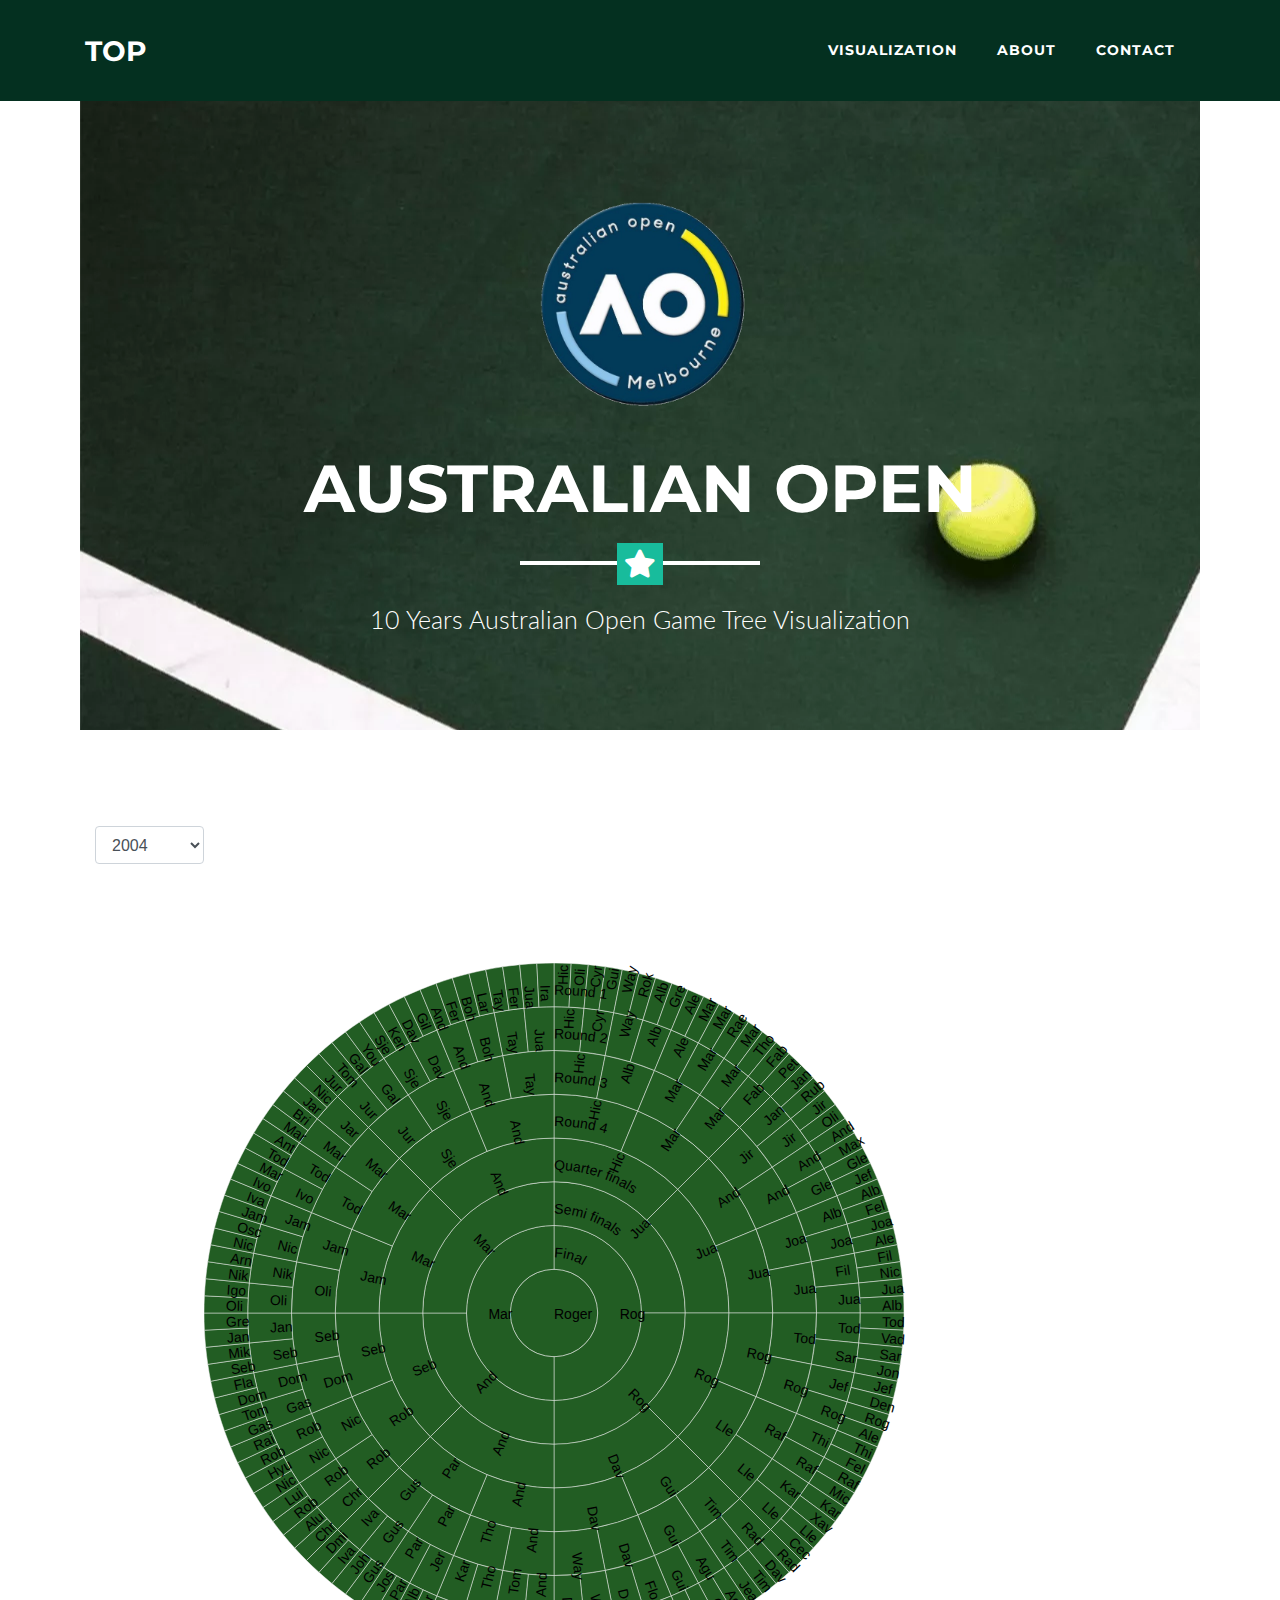
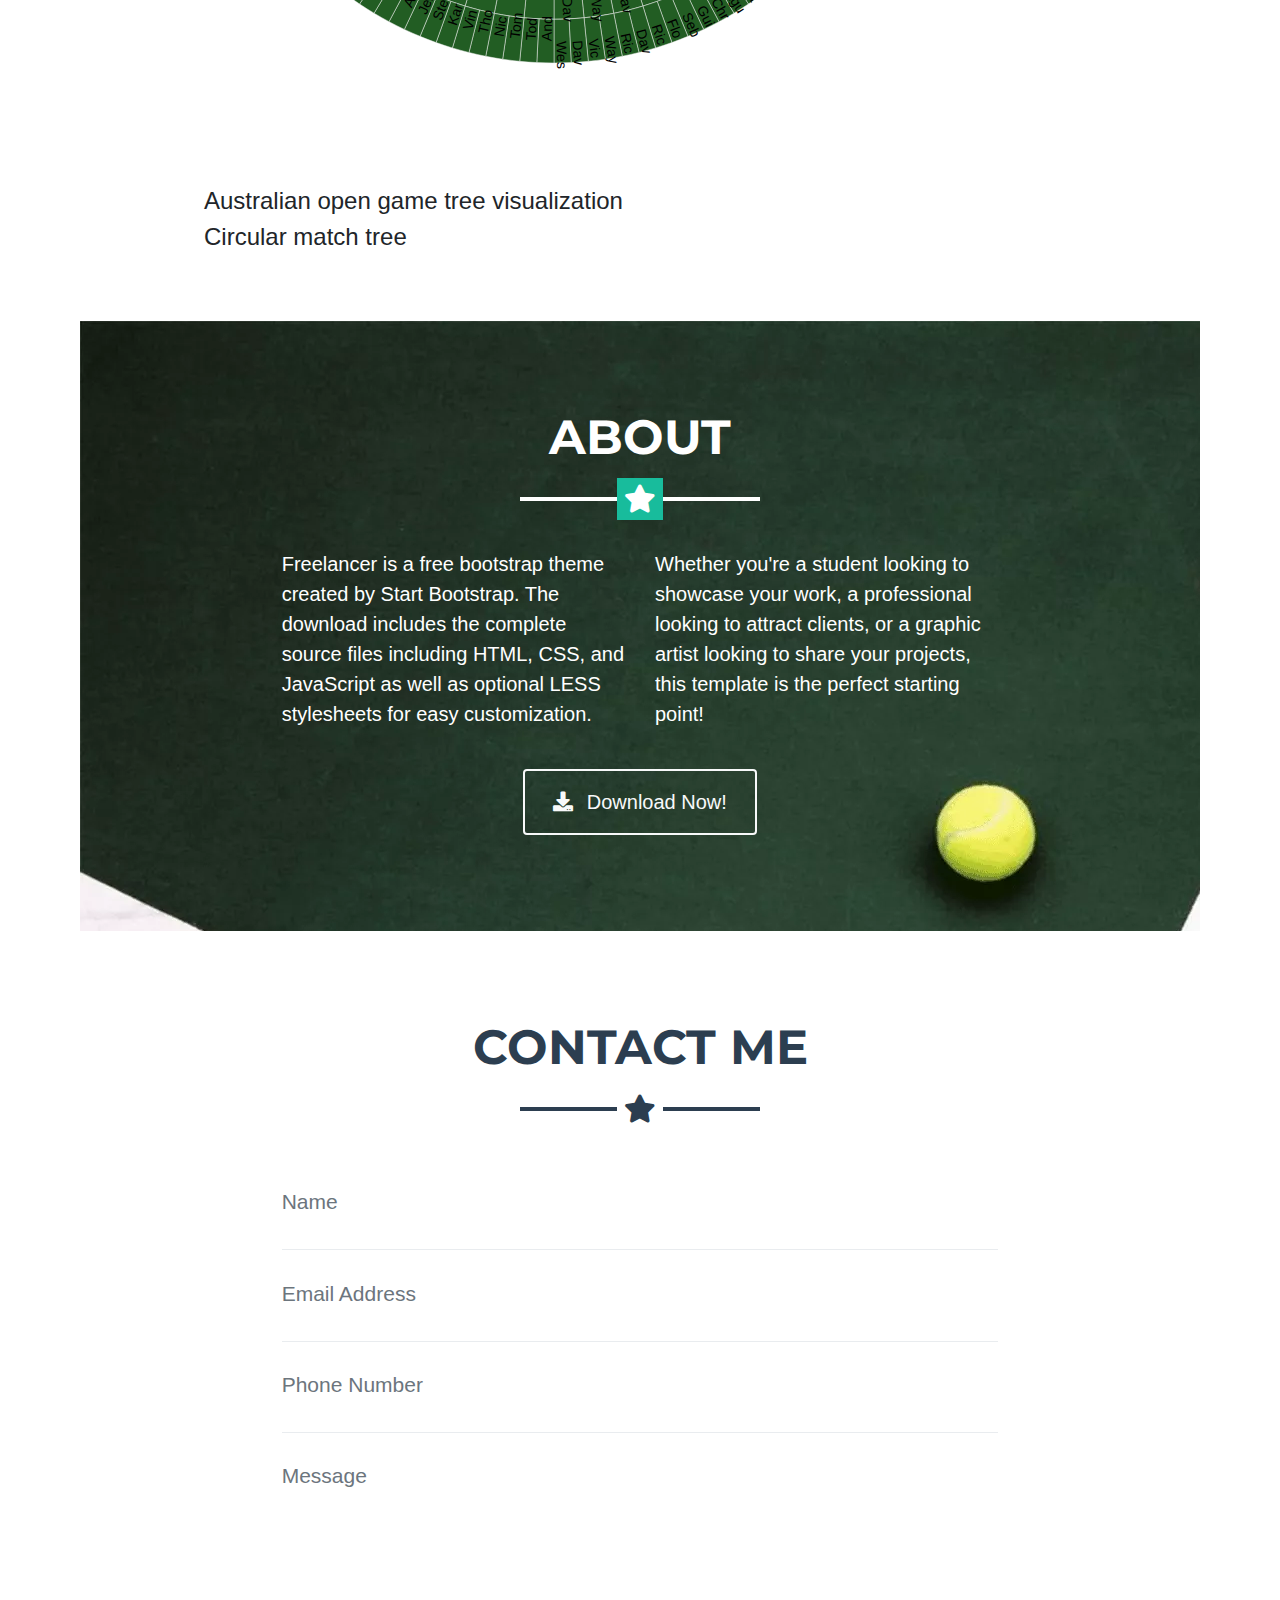
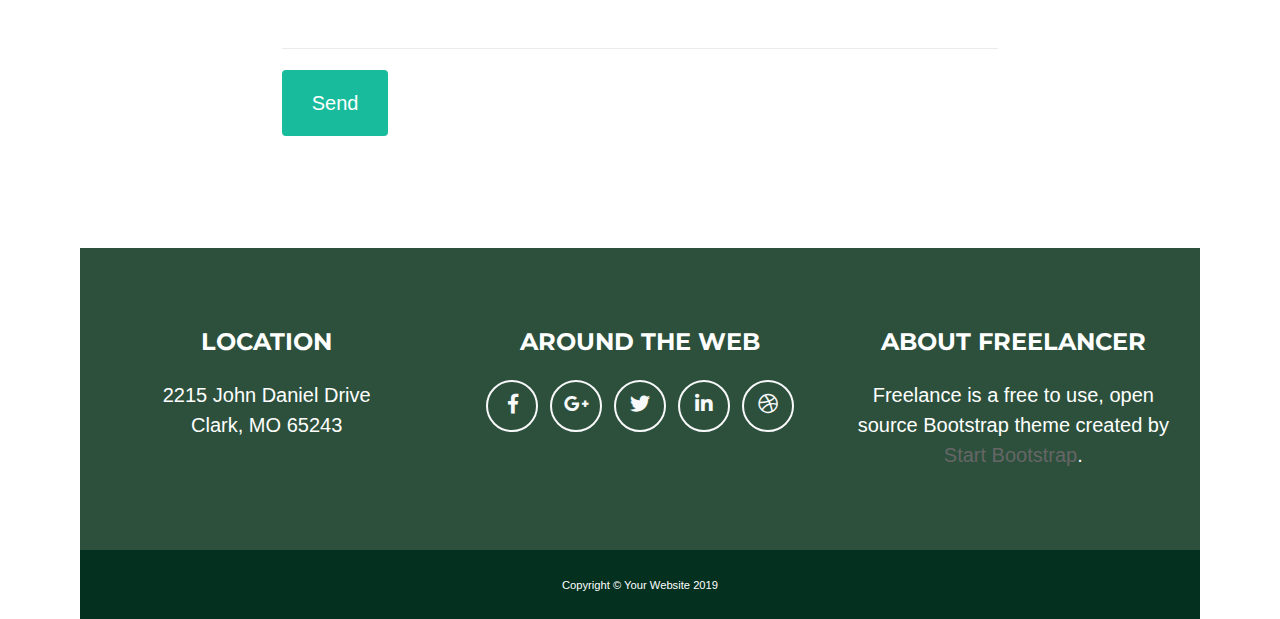
==== index.html @ d2283ef6 "Phase1" ====
<!DOCTYPE html>
<html lang="en">

<head>

  <meta charset="utf-8">
  <meta name="viewport" content="width=device-width, initial-scale=1, shrink-to-fit=no">
  <meta name="description" content="">
  <meta name="author" content="">

  <title>Freelancer - Start Bootstrap Theme</title>

  <!-- Bootstrap core CSS -->
  <link href="vendor/bootstrap/css/bootstrap.min.css" rel="stylesheet">

  <!-- Custom fonts for this template -->
  <link href="vendor/fontawesome-free/css/all.min.css" rel="stylesheet" type="text/css">
  <link href="https://fonts.googleapis.com/css?family=Montserrat:400,700" rel="stylesheet" type="text/css">
  <link href="https://fonts.googleapis.com/css?family=Lato:400,700,400italic,700italic" rel="stylesheet" type="text/css">

  <!-- Plugin CSS -->
  <link href="vendor/magnific-popup/magnific-popup.css" rel="stylesheet" type="text/css">

  <!-- Custom styles for this template -->
  <link href="css/freelancer.min.css" rel="stylesheet">



    <link rel="stylesheet" href="css/style.css">
    <link rel="stylesheet" href="css/svg.css">
    <link rel="stylesheet" href="css/matchtree.css">
		<script src="js/modernizr.js"></script>

</head>

<body id="page-top">

  <!-- Navigation -->
  <nav class="navbar navbar-expand-lg bg-secondary fixed-top text-uppercase" id="mainNav">
    <div class="container">
      <a class="navbar-brand js-scroll-trigger" href="#page-top">Top</a>
      <button class="navbar-toggler navbar-toggler-right text-uppercase bg-primary text-white rounded" type="button" data-toggle="collapse" data-target="#navbarResponsive" aria-controls="navbarResponsive" aria-expanded="false" aria-label="Toggle navigation">
        Menu
        <i class="fas fa-bars"></i>
      </button>
      <div class="collapse navbar-collapse" id="navbarResponsive">
        <ul class="navbar-nav ml-auto">
          <li class="nav-item mx-0 mx-lg-1">
            <a class="nav-link py-3 px-0 px-lg-3 rounded js-scroll-trigger" href="#portfolio">Visualization</a>
          </li>
          <li class="nav-item mx-0 mx-lg-1">
            <a class="nav-link py-3 px-0 px-lg-3 rounded js-scroll-trigger" href="#about">About</a>
          </li>
          <li class="nav-item mx-0 mx-lg-1">
            <a class="nav-link py-3 px-0 px-lg-3 rounded js-scroll-trigger" href="#contact">Contact</a>
          </li>
        </ul>
      </div>
    </div>
  </nav>

  <!-- Header -->
  <header class="masthead bg-primary text-white text-center">
    <div class="container">
      <img class="img-fluid mb-5 d-block mx-auto" src="img/logo1.png" alt="" style="width: 20%;">
      <h1 class="text-uppercase mb-0">Australian Open</h1>
      <hr class="star-light">
      <h2 class="font-weight-light mb-0">10 Years Australian Open Game Tree Visualization</h2>
    </div>
  </header>

  <!-- Portfolio Grid Section -->
  <section class="portfolio" id="portfolio">
      
    <div class="container">
        <select id="year" class="form-control" style="width: 10% !important;">
            
            <option selected="selected" value="2004"> 2004 </option>
            <option value="2005"> 2005 </option>
            <option value="2006"> 2006 </option>
            <option value="2007"> 2007 </option>
            <option value="2008"> 2008 </option>
            <option value="2009"> 2009 </option>
            <option value="2010"> 2010 </option>
            <option value="2011"> 2011 </option>
            <option value="2012"> 2012 </option>
            <option value="2013"> 2013 </option>	
            <option value="2014"> 2014 </option>
          </select>
      <div id="wrapper">
        <div id="chart">
          <svg>
          </svg>
        </div>
  
        <div id="result">
        </div>
        <div id="score">
        </div>
        
        <div id="title"><div id="nameTag">Australian open game tree visualization</div>
        
        <div >Circular match tree</div></div>
          
        </div>
      </div>
    </div>
  </section>

  <!-- About Section -->
  <section class="bg-primary text-white mb-0" id="about">
    <div class="container">
      <h2 class="text-center text-uppercase text-white">About</h2>
      <hr class="star-light mb-5">
      <div class="row">
        <div class="col-lg-4 ml-auto">
          <p class="lead">Freelancer is a free bootstrap theme created by Start Bootstrap. The download includes the complete source files including HTML, CSS, and JavaScript as well as optional LESS stylesheets for easy customization.</p>
        </div>
        <div class="col-lg-4 mr-auto">
          <p class="lead">Whether you're a student looking to showcase your work, a professional looking to attract clients, or a graphic artist looking to share your projects, this template is the perfect starting point!</p>
        </div>
      </div>
      <div class="text-center mt-4">
        <a class="btn btn-xl btn-outline-light" href="#">
          <i class="fas fa-download mr-2"></i>
          Download Now!
        </a>
      </div>
    </div>
  </section>

  <!-- Contact Section -->
  <section id="contact">
    <div class="container">
      <h2 class="text-center text-uppercase text-secondary mb-0">Contact Me</h2>
      <hr class="star-dark mb-5">
      <div class="row">
        <div class="col-lg-8 mx-auto">
          <!-- To configure the contact form email address, go to mail/contact_me.php and update the email address in the PHP file on line 19. -->
          <!-- The form should work on most web servers, but if the form is not working you may need to configure your web server differently. -->
          <form name="sentMessage" id="contactForm" novalidate="novalidate">
            <div class="control-group">
              <div class="form-group floating-label-form-group controls mb-0 pb-2">
                <label>Name</label>
                <input class="form-control" id="name" type="text" placeholder="Name" required="required" data-validation-required-message="Please enter your name.">
                <p class="help-block text-danger"></p>
              </div>
            </div>
            <div class="control-group">
              <div class="form-group floating-label-form-group controls mb-0 pb-2">
                <label>Email Address</label>
                <input class="form-control" id="email" type="email" placeholder="Email Address" required="required" data-validation-required-message="Please enter your email address.">
                <p class="help-block text-danger"></p>
              </div>
            </div>
            <div class="control-group">
              <div class="form-group floating-label-form-group controls mb-0 pb-2">
                <label>Phone Number</label>
                <input class="form-control" id="phone" type="tel" placeholder="Phone Number" required="required" data-validation-required-message="Please enter your phone number.">
                <p class="help-block text-danger"></p>
              </div>
            </div>
            <div class="control-group">
              <div class="form-group floating-label-form-group controls mb-0 pb-2">
                <label>Message</label>
                <textarea class="form-control" id="message" rows="5" placeholder="Message" required="required" data-validation-required-message="Please enter a message."></textarea>
                <p class="help-block text-danger"></p>
              </div>
            </div>
            <br>
            <div id="success"></div>
            <div class="form-group">
              <button type="submit" class="btn btn-primary btn-xl" id="sendMessageButton">Send</button>
            </div>
          </form>
        </div>
      </div>
    </div>
  </section>

  <!-- Footer -->
  <footer class="footer text-center">
    <div class="container">
      <div class="row">
        <div class="col-md-4 mb-5 mb-lg-0">
          <h4 class="text-uppercase mb-4">Location</h4>
          <p class="lead mb-0">2215 John Daniel Drive
            <br>Clark, MO 65243</p>
        </div>
        <div class="col-md-4 mb-5 mb-lg-0">
          <h4 class="text-uppercase mb-4">Around the Web</h4>
          <ul class="list-inline mb-0">
            <li class="list-inline-item">
              <a class="btn btn-outline-light btn-social text-center rounded-circle" href="#">
                <i class="fab fa-fw fa-facebook-f"></i>
              </a>
            </li>
            <li class="list-inline-item">
              <a class="btn btn-outline-light btn-social text-center rounded-circle" href="#">
                <i class="fab fa-fw fa-google-plus-g"></i>
              </a>
            </li>
            <li class="list-inline-item">
              <a class="btn btn-outline-light btn-social text-center rounded-circle" href="#">
                <i class="fab fa-fw fa-twitter"></i>
              </a>
            </li>
            <li class="list-inline-item">
              <a class="btn btn-outline-light btn-social text-center rounded-circle" href="#">
                <i class="fab fa-fw fa-linkedin-in"></i>
              </a>
            </li>
            <li class="list-inline-item">
              <a class="btn btn-outline-light btn-social text-center rounded-circle" href="#">
                <i class="fab fa-fw fa-dribbble"></i>
              </a>
            </li>
          </ul>
        </div>
        <div class="col-md-4">
          <h4 class="text-uppercase mb-4">About Freelancer</h4>
          <p class="lead mb-0">Freelance is a free to use, open source Bootstrap theme created by
            <a href="http://startbootstrap.com">Start Bootstrap</a>.</p>
        </div>
      </div>
    </div>
  </footer>

  <div class="copyright py-4 text-center text-white">
    <div class="container">
      <small>Copyright &copy; Your Website 2019</small>
    </div>
  </div>

  <!-- Scroll to Top Button (Only visible on small and extra-small screen sizes) -->
  <div class="scroll-to-top d-lg-none position-fixed ">
    <a class="js-scroll-trigger d-block text-center text-white rounded" href="#page-top">
      <i class="fa fa-chevron-up"></i>
    </a>
  </div>

  <!-- Portfolio Modals -->

  <!-- Portfolio Modal 1 -->
  <div class="portfolio-modal mfp-hide" id="portfolio-modal-1">
    <div class="portfolio-modal-dialog bg-white">
      <a class="close-button d-none d-md-block portfolio-modal-dismiss" href="#">
        <i class="fa fa-3x fa-times"></i>
      </a>
      <div class="container text-center">
        <div class="row">
          <div class="col-lg-8 mx-auto">
            <h2 class="text-secondary text-uppercase mb-0">Project Name</h2>
            <hr class="star-dark mb-5">
            <img class="img-fluid mb-5" src="img/portfolio/cabin.png" alt="">
            <p class="mb-5">Lorem ipsum dolor sit amet, consectetur adipisicing elit. Mollitia neque assumenda ipsam nihil, molestias magnam, recusandae quos quis inventore quisquam velit asperiores, vitae? Reprehenderit soluta, eos quod consequuntur itaque. Nam.</p>
            <a class="btn btn-primary btn-lg rounded-pill portfolio-modal-dismiss" href="#">
              <i class="fa fa-close"></i>
              Close Project</a>
          </div>
        </div>
      </div>
    </div>
  </div>

  <!-- Portfolio Modal 2 -->
  <div class="portfolio-modal mfp-hide" id="portfolio-modal-2">
    <div class="portfolio-modal-dialog bg-white">
      <a class="close-button d-none d-md-block portfolio-modal-dismiss" href="#">
        <i class="fa fa-3x fa-times"></i>
      </a>
      <div class="container text-center">
        <div class="row">
          <div class="col-lg-8 mx-auto">
            <h2 class="text-secondary text-uppercase mb-0">Project Name</h2>
            <hr class="star-dark mb-5">
            <img class="img-fluid mb-5" src="img/portfolio/cake.png" alt="">
            <p class="mb-5">Lorem ipsum dolor sit amet, consectetur adipisicing elit. Mollitia neque assumenda ipsam nihil, molestias magnam, recusandae quos quis inventore quisquam velit asperiores, vitae? Reprehenderit soluta, eos quod consequuntur itaque. Nam.</p>
            <a class="btn btn-primary btn-lg rounded-pill portfolio-modal-dismiss" href="#">
              <i class="fa fa-close"></i>
              Close Project</a>
          </div>
        </div>
      </div>
    </div>
  </div>

  <!-- Portfolio Modal 3 -->
  <div class="portfolio-modal mfp-hide" id="portfolio-modal-3">
    <div class="portfolio-modal-dialog bg-white">
      <a class="close-button d-none d-md-block portfolio-modal-dismiss" href="#">
        <i class="fa fa-3x fa-times"></i>
      </a>
      <div class="container text-center">
        <div class="row">
          <div class="col-lg-8 mx-auto">
            <h2 class="text-secondary text-uppercase mb-0">Project Name</h2>
            <hr class="star-dark mb-5">
            <img class="img-fluid mb-5" src="img/portfolio/circus.png" alt="">
            <p class="mb-5">Lorem ipsum dolor sit amet, consectetur adipisicing elit. Mollitia neque assumenda ipsam nihil, molestias magnam, recusandae quos quis inventore quisquam velit asperiores, vitae? Reprehenderit soluta, eos quod consequuntur itaque. Nam.</p>
            <a class="btn btn-primary btn-lg rounded-pill portfolio-modal-dismiss" href="#">
              <i class="fa fa-close"></i>
              Close Project</a>
          </div>
        </div>
      </div>
    </div>
  </div>

  <!-- Portfolio Modal 4 -->
  <div class="portfolio-modal mfp-hide" id="portfolio-modal-4">
    <div class="portfolio-modal-dialog bg-white">
      <a class="close-button d-none d-md-block portfolio-modal-dismiss" href="#">
        <i class="fa fa-3x fa-times"></i>
      </a>
      <div class="container text-center">
        <div class="row">
          <div class="col-lg-8 mx-auto">
            <h2 class="text-secondary text-uppercase mb-0">Project Name</h2>
            <hr class="star-dark mb-5">
            <img class="img-fluid mb-5" src="img/portfolio/game.png" alt="">
            <p class="mb-5">Lorem ipsum dolor sit amet, consectetur adipisicing elit. Mollitia neque assumenda ipsam nihil, molestias magnam, recusandae quos quis inventore quisquam velit asperiores, vitae? Reprehenderit soluta, eos quod consequuntur itaque. Nam.</p>
            <a class="btn btn-primary btn-lg rounded-pill portfolio-modal-dismiss" href="#">
              <i class="fa fa-close"></i>
              Close Project</a>
          </div>
        </div>
      </div>
    </div>
  </div>

  <!-- Portfolio Modal 5 -->
  <div class="portfolio-modal mfp-hide" id="portfolio-modal-5">
    <div class="portfolio-modal-dialog bg-white">
      <a class="close-button d-none d-md-block portfolio-modal-dismiss" href="#">
        <i class="fa fa-3x fa-times"></i>
      </a>
      <div class="container text-center">
        <div class="row">
          <div class="col-lg-8 mx-auto">
            <h2 class="text-secondary text-uppercase mb-0">Project Name</h2>
            <hr class="star-dark mb-5">
            <img class="img-fluid mb-5" src="img/portfolio/safe.png" alt="">
            <p class="mb-5">Lorem ipsum dolor sit amet, consectetur adipisicing elit. Mollitia neque assumenda ipsam nihil, molestias magnam, recusandae quos quis inventore quisquam velit asperiores, vitae? Reprehenderit soluta, eos quod consequuntur itaque. Nam.</p>
            <a class="btn btn-primary btn-lg rounded-pill portfolio-modal-dismiss" href="#">
              <i class="fa fa-close"></i>
              Close Project</a>
          </div>
        </div>
      </div>
    </div>
  </div>

  <!-- Portfolio Modal 6 -->
  <div class="portfolio-modal mfp-hide" id="portfolio-modal-6">
    <div class="portfolio-modal-dialog bg-white">
      <a class="close-button d-none d-md-block portfolio-modal-dismiss" href="#">
        <i class="fa fa-3x fa-times"></i>
      </a>
      <div class="container text-center">
        <div class="row">
          <div class="col-lg-8 mx-auto">
            <h2 class="text-secondary text-uppercase mb-0">Project Name</h2>
            <hr class="star-dark mb-5">
            <img class="img-fluid mb-5" src="img/portfolio/submarine.png" alt="">
            <p class="mb-5">Lorem ipsum dolor sit amet, consectetur adipisicing elit. Mollitia neque assumenda ipsam nihil, molestias magnam, recusandae quos quis inventore quisquam velit asperiores, vitae? Reprehenderit soluta, eos quod consequuntur itaque. Nam.</p>
            <a class="btn btn-primary btn-lg rounded-pill portfolio-modal-dismiss" href="#">
              <i class="fa fa-close"></i>
              Close Project</a>
          </div>
        </div>
      </div>
    </div>
  </div>

  <!-- Bootstrap core JavaScript -->
  <script src="vendor/jquery/jquery.min.js"></script>
  <script src="vendor/bootstrap/js/bootstrap.bundle.min.js"></script>

  <!-- Plugin JavaScript -->
  <script src="vendor/jquery-easing/jquery.easing.min.js"></script>
  <script src="vendor/magnific-popup/jquery.magnific-popup.min.js"></script>

  <!-- Contact Form JavaScript -->
  <script src="js/jqBootstrapValidation.js"></script>
  <script src="js/contact_me.js"></script>

  <!-- Custom scripts for this template -->
  <script src="js/freelancer.min.js"></script>

  


  <script src="js/d3.v3.min.js"></script>
		<script src="js/jquery-1.9.1.min.js"></script>
      <script type="text/javascript">
      
     
	      Modernizr.load({
	        test: Modernizr.svg,
	        yep: 'js/matchTree.js',
	        nope: ['js/jquery-1.9.1.min.js', 'js/fallback.js']
        });
        
			</script>

</body>

</html>
---- vendor/fontawesome-free/css/all.min.css ----
.fa,.fab,.fal,.far,.fas{-moz-osx-font-smoothing:grayscale;-webkit-font-smoothing:antialiased;display:inline-block;font-style:normal;font-variant:normal;text-rendering:auto;line-height:1}.fa-lg{font-size:1.33333em;line-height:.75em;vertical-align:-.0667em}.fa-xs{font-size:.75em}.fa-sm{font-size:.875em}.fa-1x{font-size:1em}.fa-2x{font-size:2em}.fa-3x{font-size:3em}.fa-4x{font-size:4em}.fa-5x{font-size:5em}.fa-6x{font-size:6em}.fa-7x{font-size:7em}.fa-8x{font-size:8em}.fa-9x{font-size:9em}.fa-10x{font-size:10em}.fa-fw{text-align:center;width:1.25em}.fa-ul{list-style-type:none;margin-left:2.5em;padding-left:0}.fa-ul>li{position:relative}.fa-li{left:-2em;position:absolute;text-align:center;width:2em;line-height:inherit}.fa-border{border:.08em solid #eee;border-radius:.1em;padding:.2em .25em .15em}.fa-pull-left{float:left}.fa-pull-right{float:right}.fa.fa-pull-left,.fab.fa-pull-left,.fal.fa-pull-left,.far.fa-pull-left,.fas.fa-pull-left{margin-right:.3em}.fa.fa-pull-right,.fab.fa-pull-right,.fal.fa-pull-right,.far.fa-pull-right,.fas.fa-pull-right{margin-left:.3em}.fa-spin{animation:fa-spin 2s infinite linear}.fa-pulse{animation:fa-spin 1s infinite steps(8)}@keyframes fa-spin{0%{transform:rotate(0deg)}to{transform:rotate(1turn)}}.fa-rotate-90{-ms-filter:"progid:DXImageTransform.Microsoft.BasicImage(rotation=1)";transform:rotate(90deg)}.fa-rotate-180{-ms-filter:"progid:DXImageTransform.Microsoft.BasicImage(rotation=2)";transform:rotate(180deg)}.fa-rotate-270{-ms-filter:"progid:DXImageTransform.Microsoft.BasicImage(rotation=3)";transform:rotate(270deg)}.fa-flip-horizontal{-ms-filter:"progid:DXImageTransform.Microsoft.BasicImage(rotation=0, mirror=1)";transform:scaleX(-1)}.fa-flip-vertical{transform:scaleY(-1)}.fa-flip-both,.fa-flip-horizontal.fa-flip-vertical,.fa-flip-vertical{-ms-filter:"progid:DXImageTransform.Microsoft.BasicImage(rotation=2, mirror=1)"}.fa-flip-both,.fa-flip-horizontal.fa-flip-vertical{transform:scale(-1)}:root .fa-flip-both,:root .fa-flip-horizontal,:root .fa-flip-vertical,:root .fa-rotate-90,:root .fa-rotate-180,:root .fa-rotate-270{filter:none}.fa-stack{display:inline-block;height:2em;line-height:2em;position:relative;vertical-align:middle;width:2.5em}.fa-stack-1x,.fa-stack-2x{left:0;position:absolute;text-align:center;width:100%}.fa-stack-1x{line-height:inherit}.fa-stack-2x{font-size:2em}.fa-inverse{color:#fff}.fa-500px:before{content:"\f26e"}.fa-accessible-icon:before{content:"\f368"}.fa-accusoft:before{content:"\f369"}.fa-acquisitions-incorporated:before{content:"\f6af"}.fa-ad:before{content:"\f641"}.fa-address-book:before{content:"\f2b9"}.fa-address-card:before{content:"\f2bb"}.fa-adjust:before{content:"\f042"}.fa-adn:before{content:"\f170"}.fa-adobe:before{content:"\f778"}.fa-adversal:before{content:"\f36a"}.fa-affiliatetheme:before{content:"\f36b"}.fa-air-freshener:before{content:"\f5d0"}.fa-algolia:before{content:"\f36c"}.fa-align-center:before{content:"\f037"}.fa-align-justify:before{content:"\f039"}.fa-align-left:before{content:"\f036"}.fa-align-right:before{content:"\f038"}.fa-alipay:before{content:"\f642"}.fa-allergies:before{content:"\f461"}.fa-amazon:before{content:"\f270"}.fa-amazon-pay:before{content:"\f42c"}.fa-ambulance:before{content:"\f0f9"}.fa-american-sign-language-interpreting:before{content:"\f2a3"}.fa-amilia:before{content:"\f36d"}.fa-anchor:before{content:"\f13d"}.fa-android:before{content:"\f17b"}.fa-angellist:before{content:"\f209"}.fa-angle-double-down:before{content:"\f103"}.fa-angle-double-left:before{content:"\f100"}.fa-angle-double-right:before{content:"\f101"}.fa-angle-double-up:before{content:"\f102"}.fa-angle-down:before{content:"\f107"}.fa-angle-left:before{content:"\f104"}.fa-angle-right:before{content:"\f105"}.fa-angle-up:before{content:"\f106"}.fa-angry:before{content:"\f556"}.fa-angrycreative:before{content:"\f36e"}.fa-angular:before{content:"\f420"}.fa-ankh:before{content:"\f644"}.fa-app-store:before{content:"\f36f"}.fa-app-store-ios:before{content:"\f370"}.fa-apper:before{content:"\f371"}.fa-apple:before{content:"\f179"}.fa-apple-alt:before{content:"\f5d1"}.fa-apple-pay:before{content:"\f415"}.fa-archive:before{content:"\f187"}.fa-archway:before{content:"\f557"}.fa-arrow-alt-circle-down:before{content:"\f358"}.fa-arrow-alt-circle-left:before{content:"\f359"}.fa-arrow-alt-circle-right:before{content:"\f35a"}.fa-arrow-alt-circle-up:before{content:"\f35b"}.fa-arrow-circle-down:before{content:"\f0ab"}.fa-arrow-circle-left:before{content:"\f0a8"}.fa-arrow-circle-right:before{content:"\f0a9"}.fa-arrow-circle-up:before{content:"\f0aa"}.fa-arrow-down:before{content:"\f063"}.fa-arrow-left:before{content:"\f060"}.fa-arrow-right:before{content:"\f061"}.fa-arrow-up:before{content:"\f062"}.fa-arrows-alt:before{content:"\f0b2"}.fa-arrows-alt-h:before{content:"\f337"}.fa-arrows-alt-v:before{content:"\f338"}.fa-artstation:before{content:"\f77a"}.fa-assistive-listening-systems:before{content:"\f2a2"}.fa-asterisk:before{content:"\f069"}.fa-asymmetrik:before{content:"\f372"}.fa-at:before{content:"\f1fa"}.fa-atlas:before{content:"\f558"}.fa-atlassian:before{content:"\f77b"}.fa-atom:before{content:"\f5d2"}.fa-audible:before{content:"\f373"}.fa-audio-description:before{content:"\f29e"}.fa-autoprefixer:before{content:"\f41c"}.fa-avianex:before{content:"\f374"}.fa-aviato:before{content:"\f421"}.fa-award:before{content:"\f559"}.fa-aws:before{content:"\f375"}.fa-baby:before{content:"\f77c"}.fa-baby-carriage:before{content:"\f77d"}.fa-backspace:before{content:"\f55a"}.fa-backward:before{content:"\f04a"}.fa-bacon:before{content:"\f7e5"}.fa-balance-scale:before{content:"\f24e"}.fa-ban:before{content:"\f05e"}.fa-band-aid:before{content:"\f462"}.fa-bandcamp:before{content:"\f2d5"}.fa-barcode:before{content:"\f02a"}.fa-bars:before{content:"\f0c9"}.fa-baseball-ball:before{content:"\f433"}.fa-basketball-ball:before{content:"\f434"}.fa-bath:before{content:"\f2cd"}.fa-battery-empty:before{content:"\f244"}.fa-battery-full:before{content:"\f240"}.fa-battery-half:before{content:"\f242"}.fa-battery-quarter:before{content:"\f243"}.fa-battery-three-quarters:before{content:"\f241"}.fa-bed:before{content:"\f236"}.fa-beer:before{content:"\f0fc"}.fa-behance:before{content:"\f1b4"}.fa-behance-square:before{content:"\f1b5"}.fa-bell:before{content:"\f0f3"}.fa-bell-slash:before{content:"\f1f6"}.fa-bezier-curve:before{content:"\f55b"}.fa-bible:before{content:"\f647"}.fa-bicycle:before{content:"\f206"}.fa-bimobject:before{content:"\f378"}.fa-binoculars:before{content:"\f1e5"}.fa-biohazard:before{content:"\f780"}.fa-birthday-cake:before{content:"\f1fd"}.fa-bitbucket:before{content:"\f171"}.fa-bitcoin:before{content:"\f379"}.fa-bity:before{content:"\f37a"}.fa-black-tie:before{content:"\f27e"}.fa-blackberry:before{content:"\f37b"}.fa-blender:before{content:"\f517"}.fa-blender-phone:before{content:"\f6b6"}.fa-blind:before{content:"\f29d"}.fa-blog:before{content:"\f781"}.fa-blogger:before{content:"\f37c"}.fa-blogger-b:before{content:"\f37d"}.fa-bluetooth:before{content:"\f293"}.fa-bluetooth-b:before{content:"\f294"}.fa-bold:before{content:"\f032"}.fa-bolt:before{content:"\f0e7"}.fa-bomb:before{content:"\f1e2"}.fa-bone:before{content:"\f5d7"}.fa-bong:before{content:"\f55c"}.fa-book:before{content:"\f02d"}.fa-book-dead:before{content:"\f6b7"}.fa-book-medical:before{content:"\f7e6"}.fa-book-open:before{content:"\f518"}.fa-book-reader:before{content:"\f5da"}.fa-bookmark:before{content:"\f02e"}.fa-bowling-ball:before{content:"\f436"}.fa-box:before{content:"\f466"}.fa-box-open:before{content:"\f49e"}.fa-boxes:before{content:"\f468"}.fa-braille:before{content:"\f2a1"}.fa-brain:before{content:"\f5dc"}.fa-bread-slice:before{content:"\f7ec"}.fa-briefcase:before{content:"\f0b1"}.fa-briefcase-medical:before{content:"\f469"}.fa-broadcast-tower:before{content:"\f519"}.fa-broom:before{content:"\f51a"}.fa-brush:before{content:"\f55d"}.fa-btc:before{content:"\f15a"}.fa-bug:before{content:"\f188"}.fa-building:before{content:"\f1ad"}.fa-bullhorn:before{content:"\f0a1"}.fa-bullseye:before{content:"\f140"}.fa-burn:before{content:"\f46a"}.fa-buromobelexperte:before{content:"\f37f"}.fa-bus:before{content:"\f207"}.fa-bus-alt:before{content:"\f55e"}.fa-business-time:before{content:"\f64a"}.fa-buysellads:before{content:"\f20d"}.fa-calculator:before{content:"\f1ec"}.fa-calendar:before{content:"\f133"}.fa-calendar-alt:before{content:"\f073"}.fa-calendar-check:before{content:"\f274"}.fa-calendar-day:before{content:"\f783"}.fa-calendar-minus:before{content:"\f272"}.fa-calendar-plus:before{content:"\f271"}.fa-calendar-times:before{content:"\f273"}.fa-calendar-week:before{content:"\f784"}.fa-camera:before{content:"\f030"}.fa-camera-retro:before{content:"\f083"}.fa-campground:before{content:"\f6bb"}.fa-canadian-maple-leaf:before{content:"\f785"}.fa-candy-cane:before{content:"\f786"}.fa-cannabis:before{content:"\f55f"}.fa-capsules:before{content:"\f46b"}.fa-car:before{content:"\f1b9"}.fa-car-alt:before{content:"\f5de"}.fa-car-battery:before{content:"\f5df"}.fa-car-crash:before{content:"\f5e1"}.fa-car-side:before{content:"\f5e4"}.fa-caret-down:before{content:"\f0d7"}.fa-caret-left:before{content:"\f0d9"}.fa-caret-right:before{content:"\f0da"}.fa-caret-square-down:before{content:"\f150"}.fa-caret-square-left:before{content:"\f191"}.fa-caret-square-right:before{content:"\f152"}.fa-caret-square-up:before{content:"\f151"}.fa-caret-up:before{content:"\f0d8"}.fa-carrot:before{content:"\f787"}.fa-cart-arrow-down:before{content:"\f218"}.fa-cart-plus:before{content:"\f217"}.fa-cash-register:before{content:"\f788"}.fa-cat:before{content:"\f6be"}.fa-cc-amazon-pay:before{content:"\f42d"}.fa-cc-amex:before{content:"\f1f3"}.fa-cc-apple-pay:before{content:"\f416"}.fa-cc-diners-club:before{content:"\f24c"}.fa-cc-discover:before{content:"\f1f2"}.fa-cc-jcb:before{content:"\f24b"}.fa-cc-mastercard:before{content:"\f1f1"}.fa-cc-paypal:before{content:"\f1f4"}.fa-cc-stripe:before{content:"\f1f5"}.fa-cc-visa:before{content:"\f1f0"}.fa-centercode:before{content:"\f380"}.fa-centos:before{content:"\f789"}.fa-certificate:before{content:"\f0a3"}.fa-chair:before{content:"\f6c0"}.fa-chalkboard:before{content:"\f51b"}.fa-chalkboard-teacher:before{content:"\f51c"}.fa-charging-station:before{content:"\f5e7"}.fa-chart-area:before{content:"\f1fe"}.fa-chart-bar:before{content:"\f080"}.fa-chart-line:before{content:"\f201"}.fa-chart-pie:before{content:"\f200"}.fa-check:before{content:"\f00c"}.fa-check-circle:before{content:"\f058"}.fa-check-double:before{content:"\f560"}.fa-check-square:before{content:"\f14a"}.fa-cheese:before{content:"\f7ef"}.fa-chess:before{content:"\f439"}.fa-chess-bishop:before{content:"\f43a"}.fa-chess-board:before{content:"\f43c"}.fa-chess-king:before{content:"\f43f"}.fa-chess-knight:before{content:"\f441"}.fa-chess-pawn:before{content:"\f443"}.fa-chess-queen:before{content:"\f445"}.fa-chess-rook:before{content:"\f447"}.fa-chevron-circle-down:before{content:"\f13a"}.fa-chevron-circle-left:before{content:"\f137"}.fa-chevron-circle-right:before{content:"\f138"}.fa-chevron-circle-up:before{content:"\f139"}.fa-chevron-down:before{content:"\f078"}.fa-chevron-left:before{content:"\f053"}.fa-chevron-right:before{content:"\f054"}.fa-chevron-up:before{content:"\f077"}.fa-child:before{content:"\f1ae"}.fa-chrome:before{content:"\f268"}.fa-church:before{content:"\f51d"}.fa-circle:before{content:"\f111"}.fa-circle-notch:before{content:"\f1ce"}.fa-city:before{content:"\f64f"}.fa-clinic-medical:before{content:"\f7f2"}.fa-clipboard:before{content:"\f328"}.fa-clipboard-check:before{content:"\f46c"}.fa-clipboard-list:before{content:"\f46d"}.fa-clock:before{content:"\f017"}.fa-clone:before{content:"\f24d"}.fa-closed-captioning:before{content:"\f20a"}.fa-cloud:before{content:"\f0c2"}.fa-cloud-download-alt:before{content:"\f381"}.fa-cloud-meatball:before{content:"\f73b"}.fa-cloud-moon:before{content:"\f6c3"}.fa-cloud-moon-rain:before{content:"\f73c"}.fa-cloud-rain:before{content:"\f73d"}.fa-cloud-showers-heavy:before{content:"\f740"}.fa-cloud-sun:before{content:"\f6c4"}.fa-cloud-sun-rain:before{content:"\f743"}.fa-cloud-upload-alt:before{content:"\f382"}.fa-cloudscale:before{content:"\f383"}.fa-cloudsmith:before{content:"\f384"}.fa-cloudversify:before{content:"\f385"}.fa-cocktail:before{content:"\f561"}.fa-code:before{content:"\f121"}.fa-code-branch:before{content:"\f126"}.fa-codepen:before{content:"\f1cb"}.fa-codiepie:before{content:"\f284"}.fa-coffee:before{content:"\f0f4"}.fa-cog:before{content:"\f013"}.fa-cogs:before{content:"\f085"}.fa-coins:before{content:"\f51e"}.fa-columns:before{content:"\f0db"}.fa-comment:before{content:"\f075"}.fa-comment-alt:before{content:"\f27a"}.fa-comment-dollar:before{content:"\f651"}.fa-comment-dots:before{content:"\f4ad"}.fa-comment-medical:before{content:"\f7f5"}.fa-comment-slash:before{content:"\f4b3"}.fa-comments:before{content:"\f086"}.fa-comments-dollar:before{content:"\f653"}.fa-compact-disc:before{content:"\f51f"}.fa-compass:before{content:"\f14e"}.fa-compress:before{content:"\f066"}.fa-compress-arrows-alt:before{content:"\f78c"}.fa-concierge-bell:before{content:"\f562"}.fa-confluence:before{content:"\f78d"}.fa-connectdevelop:before{content:"\f20e"}.fa-contao:before{content:"\f26d"}.fa-cookie:before{content:"\f563"}.fa-cookie-bite:before{content:"\f564"}.fa-copy:before{content:"\f0c5"}.fa-copyright:before{content:"\f1f9"}.fa-couch:before{content:"\f4b8"}.fa-cpanel:before{content:"\f388"}.fa-creative-commons:before{content:"\f25e"}.fa-creative-commons-by:before{content:"\f4e7"}.fa-creative-commons-nc:before{content:"\f4e8"}.fa-creative-commons-nc-eu:before{content:"\f4e9"}.fa-creative-commons-nc-jp:before{content:"\f4ea"}.fa-creative-commons-nd:before{content:"\f4eb"}.fa-creative-commons-pd:before{content:"\f4ec"}.fa-creative-commons-pd-alt:before{content:"\f4ed"}.fa-creative-commons-remix:before{content:"\f4ee"}.fa-creative-commons-sa:before{content:"\f4ef"}.fa-creative-commons-sampling:before{content:"\f4f0"}.fa-creative-commons-sampling-plus:before{content:"\f4f1"}.fa-creative-commons-share:before{content:"\f4f2"}.fa-creative-commons-zero:before{content:"\f4f3"}.fa-credit-card:before{content:"\f09d"}.fa-critical-role:before{content:"\f6c9"}.fa-crop:before{content:"\f125"}.fa-crop-alt:before{content:"\f565"}.fa-cross:before{content:"\f654"}.fa-crosshairs:before{content:"\f05b"}.fa-crow:before{content:"\f520"}.fa-crown:before{content:"\f521"}.fa-crutch:before{content:"\f7f7"}.fa-css3:before{content:"\f13c"}.fa-css3-alt:before{content:"\f38b"}.fa-cube:before{content:"\f1b2"}.fa-cubes:before{content:"\f1b3"}.fa-cut:before{content:"\f0c4"}.fa-cuttlefish:before{content:"\f38c"}.fa-d-and-d:before{content:"\f38d"}.fa-d-and-d-beyond:before{content:"\f6ca"}.fa-dashcube:before{content:"\f210"}.fa-database:before{content:"\f1c0"}.fa-deaf:before{content:"\f2a4"}.fa-delicious:before{content:"\f1a5"}.fa-democrat:before{content:"\f747"}.fa-deploydog:before{content:"\f38e"}.fa-deskpro:before{content:"\f38f"}.fa-desktop:before{content:"\f108"}.fa-dev:before{content:"\f6cc"}.fa-deviantart:before{content:"\f1bd"}.fa-dharmachakra:before{content:"\f655"}.fa-dhl:before{content:"\f790"}.fa-diagnoses:before{content:"\f470"}.fa-diaspora:before{content:"\f791"}.fa-dice:before{content:"\f522"}.fa-dice-d20:before{content:"\f6cf"}.fa-dice-d6:before{content:"\f6d1"}.fa-dice-five:before{content:"\f523"}.fa-dice-four:before{content:"\f524"}.fa-dice-one:before{content:"\f525"}.fa-dice-six:before{content:"\f526"}.fa-dice-three:before{content:"\f527"}.fa-dice-two:before{content:"\f528"}.fa-digg:before{content:"\f1a6"}.fa-digital-ocean:before{content:"\f391"}.fa-digital-tachograph:before{content:"\f566"}.fa-directions:before{content:"\f5eb"}.fa-discord:before{content:"\f392"}.fa-discourse:before{content:"\f393"}.fa-divide:before{content:"\f529"}.fa-dizzy:before{content:"\f567"}.fa-dna:before{content:"\f471"}.fa-dochub:before{content:"\f394"}.fa-docker:before{content:"\f395"}.fa-dog:before{content:"\f6d3"}.fa-dollar-sign:before{content:"\f155"}.fa-dolly:before{content:"\f472"}.fa-dolly-flatbed:before{content:"\f474"}.fa-donate:before{content:"\f4b9"}.fa-door-closed:before{content:"\f52a"}.fa-door-open:before{content:"\f52b"}.fa-dot-circle:before{content:"\f192"}.fa-dove:before{content:"\f4ba"}.fa-download:before{content:"\f019"}.fa-draft2digital:before{content:"\f396"}.fa-drafting-compass:before{content:"\f568"}.fa-dragon:before{content:"\f6d5"}.fa-draw-polygon:before{content:"\f5ee"}.fa-dribbble:before{content:"\f17d"}.fa-dribbble-square:before{content:"\f397"}.fa-dropbox:before{content:"\f16b"}.fa-drum:before{content:"\f569"}.fa-drum-steelpan:before{content:"\f56a"}.fa-drumstick-bite:before{content:"\f6d7"}.fa-drupal:before{content:"\f1a9"}.fa-dumbbell:before{content:"\f44b"}.fa-dumpster:before{content:"\f793"}.fa-dumpster-fire:before{content:"\f794"}.fa-dungeon:before{content:"\f6d9"}.fa-dyalog:before{content:"\f399"}.fa-earlybirds:before{content:"\f39a"}.fa-ebay:before{content:"\f4f4"}.fa-edge:before{content:"\f282"}.fa-edit:before{content:"\f044"}.fa-egg:before{content:"\f7fb"}.fa-eject:before{content:"\f052"}.fa-elementor:before{content:"\f430"}.fa-ellipsis-h:before{content:"\f141"}.fa-ellipsis-v:before{content:"\f142"}.fa-ello:before{content:"\f5f1"}.fa-ember:before{content:"\f423"}.fa-empire:before{content:"\f1d1"}.fa-envelope:before{content:"\f0e0"}.fa-envelope-open:before{content:"\f2b6"}.fa-envelope-open-text:before{content:"\f658"}.fa-envelope-square:before{content:"\f199"}.fa-envira:before{content:"\f299"}.fa-equals:before{content:"\f52c"}.fa-eraser:before{content:"\f12d"}.fa-erlang:before{content:"\f39d"}.fa-ethereum:before{content:"\f42e"}.fa-ethernet:before{content:"\f796"}.fa-etsy:before{content:"\f2d7"}.fa-euro-sign:before{content:"\f153"}.fa-exchange-alt:before{content:"\f362"}.fa-exclamation:before{content:"\f12a"}.fa-exclamation-circle:before{content:"\f06a"}.fa-exclamation-triangle:before{content:"\f071"}.fa-expand:before{content:"\f065"}.fa-expand-arrows-alt:before{content:"\f31e"}.fa-expeditedssl:before{content:"\f23e"}.fa-external-link-alt:before{content:"\f35d"}.fa-external-link-square-alt:before{content:"\f360"}.fa-eye:before{content:"\f06e"}.fa-eye-dropper:before{content:"\f1fb"}.fa-eye-slash:before{content:"\f070"}.fa-facebook:before{content:"\f09a"}.fa-facebook-f:before{content:"\f39e"}.fa-facebook-messenger:before{content:"\f39f"}.fa-facebook-square:before{content:"\f082"}.fa-fantasy-flight-games:before{content:"\f6dc"}.fa-fast-backward:before{content:"\f049"}.fa-fast-forward:before{content:"\f050"}.fa-fax:before{content:"\f1ac"}.fa-feather:before{content:"\f52d"}.fa-feather-alt:before{content:"\f56b"}.fa-fedex:before{content:"\f797"}.fa-fedora:before{content:"\f798"}.fa-female:before{content:"\f182"}.fa-fighter-jet:before{content:"\f0fb"}.fa-figma:before{content:"\f799"}.fa-file:before{content:"\f15b"}.fa-file-alt:before{content:"\f15c"}.fa-file-archive:before{content:"\f1c6"}.fa-file-audio:before{content:"\f1c7"}.fa-file-code:before{content:"\f1c9"}.fa-file-contract:before{content:"\f56c"}.fa-file-csv:before{content:"\f6dd"}.fa-file-download:before{content:"\f56d"}.fa-file-excel:before{content:"\f1c3"}.fa-file-export:before{content:"\f56e"}.fa-file-image:before{content:"\f1c5"}.fa-file-import:before{content:"\f56f"}.fa-file-invoice:before{content:"\f570"}.fa-file-invoice-dollar:before{content:"\f571"}.fa-file-medical:before{content:"\f477"}.fa-file-medical-alt:before{content:"\f478"}.fa-file-pdf:before{content:"\f1c1"}.fa-file-powerpoint:before{content:"\f1c4"}.fa-file-prescription:before{content:"\f572"}.fa-file-signature:before{content:"\f573"}.fa-file-upload:before{content:"\f574"}.fa-file-video:before{content:"\f1c8"}.fa-file-word:before{content:"\f1c2"}.fa-fill:before{content:"\f575"}.fa-fill-drip:before{content:"\f576"}.fa-film:before{content:"\f008"}.fa-filter:before{content:"\f0b0"}.fa-fingerprint:before{content:"\f577"}.fa-fire:before{content:"\f06d"}.fa-fire-alt:before{content:"\f7e4"}.fa-fire-extinguisher:before{content:"\f134"}.fa-firefox:before{content:"\f269"}.fa-first-aid:before{content:"\f479"}.fa-first-order:before{content:"\f2b0"}.fa-first-order-alt:before{content:"\f50a"}.fa-firstdraft:before{content:"\f3a1"}.fa-fish:before{content:"\f578"}.fa-fist-raised:before{content:"\f6de"}.fa-flag:before{content:"\f024"}.fa-flag-checkered:before{content:"\f11e"}.fa-flag-usa:before{content:"\f74d"}.fa-flask:before{content:"\f0c3"}.fa-flickr:before{content:"\f16e"}.fa-flipboard:before{content:"\f44d"}.fa-flushed:before{content:"\f579"}.fa-fly:before{content:"\f417"}.fa-folder:before{content:"\f07b"}.fa-folder-minus:before{content:"\f65d"}.fa-folder-open:before{content:"\f07c"}.fa-folder-plus:before{content:"\f65e"}.fa-font:before{content:"\f031"}.fa-font-awesome:before{content:"\f2b4"}.fa-font-awesome-alt:before{content:"\f35c"}.fa-font-awesome-flag:before{content:"\f425"}.fa-font-awesome-logo-full:before{content:"\f4e6"}.fa-fonticons:before{content:"\f280"}.fa-fonticons-fi:before{content:"\f3a2"}.fa-football-ball:before{content:"\f44e"}.fa-fort-awesome:before{content:"\f286"}.fa-fort-awesome-alt:before{content:"\f3a3"}.fa-forumbee:before{content:"\f211"}.fa-forward:before{content:"\f04e"}.fa-foursquare:before{content:"\f180"}.fa-free-code-camp:before{content:"\f2c5"}.fa-freebsd:before{content:"\f3a4"}.fa-frog:before{content:"\f52e"}.fa-frown:before{content:"\f119"}.fa-frown-open:before{content:"\f57a"}.fa-fulcrum:before{content:"\f50b"}.fa-funnel-dollar:before{content:"\f662"}.fa-futbol:before{content:"\f1e3"}.fa-galactic-republic:before{content:"\f50c"}.fa-galactic-senate:before{content:"\f50d"}.fa-gamepad:before{content:"\f11b"}.fa-gas-pump:before{content:"\f52f"}.fa-gavel:before{content:"\f0e3"}.fa-gem:before{content:"\f3a5"}.fa-genderless:before{content:"\f22d"}.fa-get-pocket:before{content:"\f265"}.fa-gg:before{content:"\f260"}.fa-gg-circle:before{content:"\f261"}.fa-ghost:before{content:"\f6e2"}.fa-gift:before{content:"\f06b"}.fa-gifts:before{content:"\f79c"}.fa-git:before{content:"\f1d3"}.fa-git-square:before{content:"\f1d2"}.fa-github:before{content:"\f09b"}.fa-github-alt:before{content:"\f113"}.fa-github-square:before{content:"\f092"}.fa-gitkraken:before{content:"\f3a6"}.fa-gitlab:before{content:"\f296"}.fa-gitter:before{content:"\f426"}.fa-glass-cheers:before{content:"\f79f"}.fa-glass-martini:before{content:"\f000"}.fa-glass-martini-alt:before{content:"\f57b"}.fa-glass-whiskey:before{content:"\f7a0"}.fa-glasses:before{content:"\f530"}.fa-glide:before{content:"\f2a5"}.fa-glide-g:before{content:"\f2a6"}.fa-globe:before{content:"\f0ac"}.fa-globe-africa:before{content:"\f57c"}.fa-globe-americas:before{content:"\f57d"}.fa-globe-asia:before{content:"\f57e"}.fa-globe-europe:before{content:"\f7a2"}.fa-gofore:before{content:"\f3a7"}.fa-golf-ball:before{content:"\f450"}.fa-goodreads:before{content:"\f3a8"}.fa-goodreads-g:before{content:"\f3a9"}.fa-google:before{content:"\f1a0"}.fa-google-drive:before{content:"\f3aa"}.fa-google-play:before{content:"\f3ab"}.fa-google-plus:before{content:"\f2b3"}.fa-google-plus-g:before{content:"\f0d5"}.fa-google-plus-square:before{content:"\f0d4"}.fa-google-wallet:before{content:"\f1ee"}.fa-gopuram:before{content:"\f664"}.fa-graduation-cap:before{content:"\f19d"}.fa-gratipay:before{content:"\f184"}.fa-grav:before{content:"\f2d6"}.fa-greater-than:before{content:"\f531"}.fa-greater-than-equal:before{content:"\f532"}.fa-grimace:before{content:"\f57f"}.fa-grin:before{content:"\f580"}.fa-grin-alt:before{content:"\f581"}.fa-grin-beam:before{content:"\f582"}.fa-grin-beam-sweat:before{content:"\f583"}.fa-grin-hearts:before{content:"\f584"}.fa-grin-squint:before{content:"\f585"}.fa-grin-squint-tears:before{content:"\f586"}.fa-grin-stars:before{content:"\f587"}.fa-grin-tears:before{content:"\f588"}.fa-grin-tongue:before{content:"\f589"}.fa-grin-tongue-squint:before{content:"\f58a"}.fa-grin-tongue-wink:before{content:"\f58b"}.fa-grin-wink:before{content:"\f58c"}.fa-grip-horizontal:before{content:"\f58d"}.fa-grip-lines:before{content:"\f7a4"}.fa-grip-lines-vertical:before{content:"\f7a5"}.fa-grip-vertical:before{content:"\f58e"}.fa-gripfire:before{content:"\f3ac"}.fa-grunt:before{content:"\f3ad"}.fa-guitar:before{content:"\f7a6"}.fa-gulp:before{content:"\f3ae"}.fa-h-square:before{content:"\f0fd"}.fa-hacker-news:before{content:"\f1d4"}.fa-hacker-news-square:before{content:"\f3af"}.fa-hackerrank:before{content:"\f5f7"}.fa-hamburger:before{content:"\f805"}.fa-hammer:before{content:"\f6e3"}.fa-hamsa:before{content:"\f665"}.fa-hand-holding:before{content:"\f4bd"}.fa-hand-holding-heart:before{content:"\f4be"}.fa-hand-holding-usd:before{content:"\f4c0"}.fa-hand-lizard:before{content:"\f258"}.fa-hand-middle-finger:before{content:"\f806"}.fa-hand-paper:before{content:"\f256"}.fa-hand-peace:before{content:"\f25b"}.fa-hand-point-down:before{content:"\f0a7"}.fa-hand-point-left:before{content:"\f0a5"}.fa-hand-point-right:before{content:"\f0a4"}.fa-hand-point-up:before{content:"\f0a6"}.fa-hand-pointer:before{content:"\f25a"}.fa-hand-rock:before{content:"\f255"}.fa-hand-scissors:before{content:"\f257"}.fa-hand-spock:before{content:"\f259"}.fa-hands:before{content:"\f4c2"}.fa-hands-helping:before{content:"\f4c4"}.fa-handshake:before{content:"\f2b5"}.fa-hanukiah:before{content:"\f6e6"}.fa-hard-hat:before{content:"\f807"}.fa-hashtag:before{content:"\f292"}.fa-hat-wizard:before{content:"\f6e8"}.fa-haykal:before{content:"\f666"}.fa-hdd:before{content:"\f0a0"}.fa-heading:before{content:"\f1dc"}.fa-headphones:before{content:"\f025"}.fa-headphones-alt:before{content:"\f58f"}.fa-headset:before{content:"\f590"}.fa-heart:before{content:"\f004"}.fa-heart-broken:before{content:"\f7a9"}.fa-heartbeat:before{content:"\f21e"}.fa-helicopter:before{content:"\f533"}.fa-highlighter:before{content:"\f591"}.fa-hiking:before{content:"\f6ec"}.fa-hippo:before{content:"\f6ed"}.fa-hips:before{content:"\f452"}.fa-hire-a-helper:before{content:"\f3b0"}.fa-history:before{content:"\f1da"}.fa-hockey-puck:before{content:"\f453"}.fa-holly-berry:before{content:"\f7aa"}.fa-home:before{content:"\f015"}.fa-hooli:before{content:"\f427"}.fa-hornbill:before{content:"\f592"}.fa-horse:before{content:"\f6f0"}.fa-horse-head:before{content:"\f7ab"}.fa-hospital:before{content:"\f0f8"}.fa-hospital-alt:before{content:"\f47d"}.fa-hospital-symbol:before{content:"\f47e"}.fa-hot-tub:before{content:"\f593"}.fa-hotdog:before{content:"\f80f"}.fa-hotel:before{content:"\f594"}.fa-hotjar:before{content:"\f3b1"}.fa-hourglass:before{content:"\f254"}.fa-hourglass-end:before{content:"\f253"}.fa-hourglass-half:before{content:"\f252"}.fa-hourglass-start:before{content:"\f251"}.fa-house-damage:before{content:"\f6f1"}.fa-houzz:before{content:"\f27c"}.fa-hryvnia:before{content:"\f6f2"}.fa-html5:before{content:"\f13b"}.fa-hubspot:before{content:"\f3b2"}.fa-i-cursor:before{content:"\f246"}.fa-ice-cream:before{content:"\f810"}.fa-icicles:before{content:"\f7ad"}.fa-id-badge:before{content:"\f2c1"}.fa-id-card:before{content:"\f2c2"}.fa-id-card-alt:before{content:"\f47f"}.fa-igloo:before{content:"\f7ae"}.fa-image:before{content:"\f03e"}.fa-images:before{content:"\f302"}.fa-imdb:before{content:"\f2d8"}.fa-inbox:before{content:"\f01c"}.fa-indent:before{content:"\f03c"}.fa-industry:before{content:"\f275"}.fa-infinity:before{content:"\f534"}.fa-info:before{content:"\f129"}.fa-info-circle:before{content:"\f05a"}.fa-instagram:before{content:"\f16d"}.fa-intercom:before{content:"\f7af"}.fa-internet-explorer:before{content:"\f26b"}.fa-invision:before{content:"\f7b0"}.fa-ioxhost:before{content:"\f208"}.fa-italic:before{content:"\f033"}.fa-itunes:before{content:"\f3b4"}.fa-itunes-note:before{content:"\f3b5"}.fa-java:before{content:"\f4e4"}.fa-jedi:before{content:"\f669"}.fa-jedi-order:before{content:"\f50e"}.fa-jenkins:before{content:"\f3b6"}.fa-jira:before{content:"\f7b1"}.fa-joget:before{content:"\f3b7"}.fa-joint:before{content:"\f595"}.fa-joomla:before{content:"\f1aa"}.fa-journal-whills:before{content:"\f66a"}.fa-js:before{content:"\f3b8"}.fa-js-square:before{content:"\f3b9"}.fa-jsfiddle:before{content:"\f1cc"}.fa-kaaba:before{content:"\f66b"}.fa-kaggle:before{content:"\f5fa"}.fa-key:before{content:"\f084"}.fa-keybase:before{content:"\f4f5"}.fa-keyboard:before{content:"\f11c"}.fa-keycdn:before{content:"\f3ba"}.fa-khanda:before{content:"\f66d"}.fa-kickstarter:before{content:"\f3bb"}.fa-kickstarter-k:before{content:"\f3bc"}.fa-kiss:before{content:"\f596"}.fa-kiss-beam:before{content:"\f597"}.fa-kiss-wink-heart:before{content:"\f598"}.fa-kiwi-bird:before{content:"\f535"}.fa-korvue:before{content:"\f42f"}.fa-landmark:before{content:"\f66f"}.fa-language:before{content:"\f1ab"}.fa-laptop:before{content:"\f109"}.fa-laptop-code:before{content:"\f5fc"}.fa-laptop-medical:before{content:"\f812"}.fa-laravel:before{content:"\f3bd"}.fa-lastfm:before{content:"\f202"}.fa-lastfm-square:before{content:"\f203"}.fa-laugh:before{content:"\f599"}.fa-laugh-beam:before{content:"\f59a"}.fa-laugh-squint:before{content:"\f59b"}.fa-laugh-wink:before{content:"\f59c"}.fa-layer-group:before{content:"\f5fd"}.fa-leaf:before{content:"\f06c"}.fa-leanpub:before{content:"\f212"}.fa-lemon:before{content:"\f094"}.fa-less:before{content:"\f41d"}.fa-less-than:before{content:"\f536"}.fa-less-than-equal:before{content:"\f537"}.fa-level-down-alt:before{content:"\f3be"}.fa-level-up-alt:before{content:"\f3bf"}.fa-life-ring:before{content:"\f1cd"}.fa-lightbulb:before{content:"\f0eb"}.fa-line:before{content:"\f3c0"}.fa-link:before{content:"\f0c1"}.fa-linkedin:before{content:"\f08c"}.fa-linkedin-in:before{content:"\f0e1"}.fa-linode:before{content:"\f2b8"}.fa-linux:before{content:"\f17c"}.fa-lira-sign:before{content:"\f195"}.fa-list:before{content:"\f03a"}.fa-list-alt:before{content:"\f022"}.fa-list-ol:before{content:"\f0cb"}.fa-list-ul:before{content:"\f0ca"}.fa-location-arrow:before{content:"\f124"}.fa-lock:before{content:"\f023"}.fa-lock-open:before{content:"\f3c1"}.fa-long-arrow-alt-down:before{content:"\f309"}.fa-long-arrow-alt-left:before{content:"\f30a"}.fa-long-arrow-alt-right:before{content:"\f30b"}.fa-long-arrow-alt-up:before{content:"\f30c"}.fa-low-vision:before{content:"\f2a8"}.fa-luggage-cart:before{content:"\f59d"}.fa-lyft:before{content:"\f3c3"}.fa-magento:before{content:"\f3c4"}.fa-magic:before{content:"\f0d0"}.fa-magnet:before{content:"\f076"}.fa-mail-bulk:before{content:"\f674"}.fa-mailchimp:before{content:"\f59e"}.fa-male:before{content:"\f183"}.fa-mandalorian:before{content:"\f50f"}.fa-map:before{content:"\f279"}.fa-map-marked:before{content:"\f59f"}.fa-map-marked-alt:before{content:"\f5a0"}.fa-map-marker:before{content:"\f041"}.fa-map-marker-alt:before{content:"\f3c5"}.fa-map-pin:before{content:"\f276"}.fa-map-signs:before{content:"\f277"}.fa-markdown:before{content:"\f60f"}.fa-marker:before{content:"\f5a1"}.fa-mars:before{content:"\f222"}.fa-mars-double:before{content:"\f227"}.fa-mars-stroke:before{content:"\f229"}.fa-mars-stroke-h:before{content:"\f22b"}.fa-mars-stroke-v:before{content:"\f22a"}.fa-mask:before{content:"\f6fa"}.fa-mastodon:before{content:"\f4f6"}.fa-maxcdn:before{content:"\f136"}.fa-medal:before{content:"\f5a2"}.fa-medapps:before{content:"\f3c6"}.fa-medium:before{content:"\f23a"}.fa-medium-m:before{content:"\f3c7"}.fa-medkit:before{content:"\f0fa"}.fa-medrt:before{content:"\f3c8"}.fa-meetup:before{content:"\f2e0"}.fa-megaport:before{content:"\f5a3"}.fa-meh:before{content:"\f11a"}.fa-meh-blank:before{content:"\f5a4"}.fa-meh-rolling-eyes:before{content:"\f5a5"}.fa-memory:before{content:"\f538"}.fa-mendeley:before{content:"\f7b3"}.fa-menorah:before{content:"\f676"}.fa-mercury:before{content:"\f223"}.fa-meteor:before{content:"\f753"}.fa-microchip:before{content:"\f2db"}.fa-microphone:before{content:"\f130"}.fa-microphone-alt:before{content:"\f3c9"}.fa-microphone-alt-slash:before{content:"\f539"}.fa-microphone-slash:before{content:"\f131"}.fa-microscope:before{content:"\f610"}.fa-microsoft:before{content:"\f3ca"}.fa-minus:before{content:"\f068"}.fa-minus-circle:before{content:"\f056"}.fa-minus-square:before{content:"\f146"}.fa-mitten:before{content:"\f7b5"}.fa-mix:before{content:"\f3cb"}.fa-mixcloud:before{content:"\f289"}.fa-mizuni:before{content:"\f3cc"}.fa-mobile:before{content:"\f10b"}.fa-mobile-alt:before{content:"\f3cd"}.fa-modx:before{content:"\f285"}.fa-monero:before{content:"\f3d0"}.fa-money-bill:before{content:"\f0d6"}.fa-money-bill-alt:before{content:"\f3d1"}.fa-money-bill-wave:before{content:"\f53a"}.fa-money-bill-wave-alt:before{content:"\f53b"}.fa-money-check:before{content:"\f53c"}.fa-money-check-alt:before{content:"\f53d"}.fa-monument:before{content:"\f5a6"}.fa-moon:before{content:"\f186"}.fa-mortar-pestle:before{content:"\f5a7"}.fa-mosque:before{content:"\f678"}.fa-motorcycle:before{content:"\f21c"}.fa-mountain:before{content:"\f6fc"}.fa-mouse-pointer:before{content:"\f245"}.fa-mug-hot:before{content:"\f7b6"}.fa-music:before{content:"\f001"}.fa-napster:before{content:"\f3d2"}.fa-neos:before{content:"\f612"}.fa-network-wired:before{content:"\f6ff"}.fa-neuter:before{content:"\f22c"}.fa-newspaper:before{content:"\f1ea"}.fa-nimblr:before{content:"\f5a8"}.fa-nintendo-switch:before{content:"\f418"}.fa-node:before{content:"\f419"}.fa-node-js:before{content:"\f3d3"}.fa-not-equal:before{content:"\f53e"}.fa-notes-medical:before{content:"\f481"}.fa-npm:before{content:"\f3d4"}.fa-ns8:before{content:"\f3d5"}.fa-nutritionix:before{content:"\f3d6"}.fa-object-group:before{content:"\f247"}.fa-object-ungroup:before{content:"\f248"}.fa-odnoklassniki:before{content:"\f263"}.fa-odnoklassniki-square:before{content:"\f264"}.fa-oil-can:before{content:"\f613"}.fa-old-republic:before{content:"\f510"}.fa-om:before{content:"\f679"}.fa-opencart:before{content:"\f23d"}.fa-openid:before{content:"\f19b"}.fa-opera:before{content:"\f26a"}.fa-optin-monster:before{content:"\f23c"}.fa-osi:before{content:"\f41a"}.fa-otter:before{content:"\f700"}.fa-outdent:before{content:"\f03b"}.fa-page4:before{content:"\f3d7"}.fa-pagelines:before{content:"\f18c"}.fa-pager:before{content:"\f815"}.fa-paint-brush:before{content:"\f1fc"}.fa-paint-roller:before{content:"\f5aa"}.fa-palette:before{content:"\f53f"}.fa-palfed:before{content:"\f3d8"}.fa-pallet:before{content:"\f482"}.fa-paper-plane:before{content:"\f1d8"}.fa-paperclip:before{content:"\f0c6"}.fa-parachute-box:before{content:"\f4cd"}.fa-paragraph:before{content:"\f1dd"}.fa-parking:before{content:"\f540"}.fa-passport:before{content:"\f5ab"}.fa-pastafarianism:before{content:"\f67b"}.fa-paste:before{content:"\f0ea"}.fa-patreon:before{content:"\f3d9"}.fa-pause:before{content:"\f04c"}.fa-pause-circle:before{content:"\f28b"}.fa-paw:before{content:"\f1b0"}.fa-paypal:before{content:"\f1ed"}.fa-peace:before{content:"\f67c"}.fa-pen:before{content:"\f304"}.fa-pen-alt:before{content:"\f305"}.fa-pen-fancy:before{content:"\f5ac"}.fa-pen-nib:before{content:"\f5ad"}.fa-pen-square:before{content:"\f14b"}.fa-pencil-alt:before{content:"\f303"}.fa-pencil-ruler:before{content:"\f5ae"}.fa-penny-arcade:before{content:"\f704"}.fa-people-carry:before{content:"\f4ce"}.fa-pepper-hot:before{content:"\f816"}.fa-percent:before{content:"\f295"}.fa-percentage:before{content:"\f541"}.fa-periscope:before{content:"\f3da"}.fa-person-booth:before{content:"\f756"}.fa-phabricator:before{content:"\f3db"}.fa-phoenix-framework:before{content:"\f3dc"}.fa-phoenix-squadron:before{content:"\f511"}.fa-phone:before{content:"\f095"}.fa-phone-slash:before{content:"\f3dd"}.fa-phone-square:before{content:"\f098"}.fa-phone-volume:before{content:"\f2a0"}.fa-php:before{content:"\f457"}.fa-pied-piper:before{content:"\f2ae"}.fa-pied-piper-alt:before{content:"\f1a8"}.fa-pied-piper-hat:before{content:"\f4e5"}.fa-pied-piper-pp:before{content:"\f1a7"}.fa-piggy-bank:before{content:"\f4d3"}.fa-pills:before{content:"\f484"}.fa-pinterest:before{content:"\f0d2"}.fa-pinterest-p:before{content:"\f231"}.fa-pinterest-square:before{content:"\f0d3"}.fa-pizza-slice:before{content:"\f818"}.fa-place-of-worship:before{content:"\f67f"}.fa-plane:before{content:"\f072"}.fa-plane-arrival:before{content:"\f5af"}.fa-plane-departure:before{content:"\f5b0"}.fa-play:before{content:"\f04b"}.fa-play-circle:before{content:"\f144"}.fa-playstation:before{content:"\f3df"}.fa-plug:before{content:"\f1e6"}.fa-plus:before{content:"\f067"}.fa-plus-circle:before{content:"\f055"}.fa-plus-square:before{content:"\f0fe"}.fa-podcast:before{content:"\f2ce"}.fa-poll:before{content:"\f681"}.fa-poll-h:before{content:"\f682"}.fa-poo:before{content:"\f2fe"}.fa-poo-storm:before{content:"\f75a"}.fa-poop:before{content:"\f619"}.fa-portrait:before{content:"\f3e0"}.fa-pound-sign:before{content:"\f154"}.fa-power-off:before{content:"\f011"}.fa-pray:before{content:"\f683"}.fa-praying-hands:before{content:"\f684"}.fa-prescription:before{content:"\f5b1"}.fa-prescription-bottle:before{content:"\f485"}.fa-prescription-bottle-alt:before{content:"\f486"}.fa-print:before{content:"\f02f"}.fa-procedures:before{content:"\f487"}.fa-product-hunt:before{content:"\f288"}.fa-project-diagram:before{content:"\f542"}.fa-pushed:before{content:"\f3e1"}.fa-puzzle-piece:before{content:"\f12e"}.fa-python:before{content:"\f3e2"}.fa-qq:before{content:"\f1d6"}.fa-qrcode:before{content:"\f029"}.fa-question:before{content:"\f128"}.fa-question-circle:before{content:"\f059"}.fa-quidditch:before{content:"\f458"}.fa-quinscape:before{content:"\f459"}.fa-quora:before{content:"\f2c4"}.fa-quote-left:before{content:"\f10d"}.fa-quote-right:before{content:"\f10e"}.fa-quran:before{content:"\f687"}.fa-r-project:before{content:"\f4f7"}.fa-radiation:before{content:"\f7b9"}.fa-radiation-alt:before{content:"\f7ba"}.fa-rainbow:before{content:"\f75b"}.fa-random:before{content:"\f074"}.fa-raspberry-pi:before{content:"\f7bb"}.fa-ravelry:before{content:"\f2d9"}.fa-react:before{content:"\f41b"}.fa-reacteurope:before{content:"\f75d"}.fa-readme:before{content:"\f4d5"}.fa-rebel:before{content:"\f1d0"}.fa-receipt:before{content:"\f543"}.fa-recycle:before{content:"\f1b8"}.fa-red-river:before{content:"\f3e3"}.fa-reddit:before{content:"\f1a1"}.fa-reddit-alien:before{content:"\f281"}.fa-reddit-square:before{content:"\f1a2"}.fa-redhat:before{content:"\f7bc"}.fa-redo:before{content:"\f01e"}.fa-redo-alt:before{content:"\f2f9"}.fa-registered:before{content:"\f25d"}.fa-renren:before{content:"\f18b"}.fa-reply:before{content:"\f3e5"}.fa-reply-all:before{content:"\f122"}.fa-replyd:before{content:"\f3e6"}.fa-republican:before{content:"\f75e"}.fa-researchgate:before{content:"\f4f8"}.fa-resolving:before{content:"\f3e7"}.fa-restroom:before{content:"\f7bd"}.fa-retweet:before{content:"\f079"}.fa-rev:before{content:"\f5b2"}.fa-ribbon:before{content:"\f4d6"}.fa-ring:before{content:"\f70b"}.fa-road:before{content:"\f018"}.fa-robot:before{content:"\f544"}.fa-rocket:before{content:"\f135"}.fa-rocketchat:before{content:"\f3e8"}.fa-rockrms:before{content:"\f3e9"}.fa-route:before{content:"\f4d7"}.fa-rss:before{content:"\f09e"}.fa-rss-square:before{content:"\f143"}.fa-ruble-sign:before{content:"\f158"}.fa-ruler:before{content:"\f545"}.fa-ruler-combined:before{content:"\f546"}.fa-ruler-horizontal:before{content:"\f547"}.fa-ruler-vertical:before{content:"\f548"}.fa-running:before{content:"\f70c"}.fa-rupee-sign:before{content:"\f156"}.fa-sad-cry:before{content:"\f5b3"}.fa-sad-tear:before{content:"\f5b4"}.fa-safari:before{content:"\f267"}.fa-sass:before{content:"\f41e"}.fa-satellite:before{content:"\f7bf"}.fa-satellite-dish:before{content:"\f7c0"}.fa-save:before{content:"\f0c7"}.fa-schlix:before{content:"\f3ea"}.fa-school:before{content:"\f549"}.fa-screwdriver:before{content:"\f54a"}.fa-scribd:before{content:"\f28a"}.fa-scroll:before{content:"\f70e"}.fa-sd-card:before{content:"\f7c2"}.fa-search:before{content:"\f002"}.fa-search-dollar:before{content:"\f688"}.fa-search-location:before{content:"\f689"}.fa-search-minus:before{content:"\f010"}.fa-search-plus:before{content:"\f00e"}.fa-searchengin:before{content:"\f3eb"}.fa-seedling:before{content:"\f4d8"}.fa-sellcast:before{content:"\f2da"}.fa-sellsy:before{content:"\f213"}.fa-server:before{content:"\f233"}.fa-servicestack:before{content:"\f3ec"}.fa-shapes:before{content:"\f61f"}.fa-share:before{content:"\f064"}.fa-share-alt:before{content:"\f1e0"}.fa-share-alt-square:before{content:"\f1e1"}.fa-share-square:before{content:"\f14d"}.fa-shekel-sign:before{content:"\f20b"}.fa-shield-alt:before{content:"\f3ed"}.fa-ship:before{content:"\f21a"}.fa-shipping-fast:before{content:"\f48b"}.fa-shirtsinbulk:before{content:"\f214"}.fa-shoe-prints:before{content:"\f54b"}.fa-shopping-bag:before{content:"\f290"}.fa-shopping-basket:before{content:"\f291"}.fa-shopping-cart:before{content:"\f07a"}.fa-shopware:before{content:"\f5b5"}.fa-shower:before{content:"\f2cc"}.fa-shuttle-van:before{content:"\f5b6"}.fa-sign:before{content:"\f4d9"}.fa-sign-in-alt:before{content:"\f2f6"}.fa-sign-language:before{content:"\f2a7"}.fa-sign-out-alt:before{content:"\f2f5"}.fa-signal:before{content:"\f012"}.fa-signature:before{content:"\f5b7"}.fa-sim-card:before{content:"\f7c4"}.fa-simplybuilt:before{content:"\f215"}.fa-sistrix:before{content:"\f3ee"}.fa-sitemap:before{content:"\f0e8"}.fa-sith:before{content:"\f512"}.fa-skating:before{content:"\f7c5"}.fa-sketch:before{content:"\f7c6"}.fa-skiing:before{content:"\f7c9"}.fa-skiing-nordic:before{content:"\f7ca"}.fa-skull:before{content:"\f54c"}.fa-skull-crossbones:before{content:"\f714"}.fa-skyatlas:before{content:"\f216"}.fa-skype:before{content:"\f17e"}.fa-slack:before{content:"\f198"}.fa-slack-hash:before{content:"\f3ef"}.fa-slash:before{content:"\f715"}.fa-sleigh:before{content:"\f7cc"}.fa-sliders-h:before{content:"\f1de"}.fa-slideshare:before{content:"\f1e7"}.fa-smile:before{content:"\f118"}.fa-smile-beam:before{content:"\f5b8"}.fa-smile-wink:before{content:"\f4da"}.fa-smog:before{content:"\f75f"}.fa-smoking:before{content:"\f48d"}.fa-smoking-ban:before{content:"\f54d"}.fa-sms:before{content:"\f7cd"}.fa-snapchat:before{content:"\f2ab"}.fa-snapchat-ghost:before{content:"\f2ac"}.fa-snapchat-square:before{content:"\f2ad"}.fa-snowboarding:before{content:"\f7ce"}.fa-snowflake:before{content:"\f2dc"}.fa-snowman:before{content:"\f7d0"}.fa-snowplow:before{content:"\f7d2"}.fa-socks:before{content:"\f696"}.fa-solar-panel:before{content:"\f5ba"}.fa-sort:before{content:"\f0dc"}.fa-sort-alpha-down:before{content:"\f15d"}.fa-sort-alpha-up:before{content:"\f15e"}.fa-sort-amount-down:before{content:"\f160"}.fa-sort-amount-up:before{content:"\f161"}.fa-sort-down:before{content:"\f0dd"}.fa-sort-numeric-down:before{content:"\f162"}.fa-sort-numeric-up:before{content:"\f163"}.fa-sort-up:before{content:"\f0de"}.fa-soundcloud:before{content:"\f1be"}.fa-sourcetree:before{content:"\f7d3"}.fa-spa:before{content:"\f5bb"}.fa-space-shuttle:before{content:"\f197"}.fa-speakap:before{content:"\f3f3"}.fa-spider:before{content:"\f717"}.fa-spinner:before{content:"\f110"}.fa-splotch:before{content:"\f5bc"}.fa-spotify:before{content:"\f1bc"}.fa-spray-can:before{content:"\f5bd"}.fa-square:before{content:"\f0c8"}.fa-square-full:before{content:"\f45c"}.fa-square-root-alt:before{content:"\f698"}.fa-squarespace:before{content:"\f5be"}.fa-stack-exchange:before{content:"\f18d"}.fa-stack-overflow:before{content:"\f16c"}.fa-stamp:before{content:"\f5bf"}.fa-star:before{content:"\f005"}.fa-star-and-crescent:before{content:"\f699"}.fa-star-half:before{content:"\f089"}.fa-star-half-alt:before{content:"\f5c0"}.fa-star-of-david:before{content:"\f69a"}.fa-star-of-life:before{content:"\f621"}.fa-staylinked:before{content:"\f3f5"}.fa-steam:before{content:"\f1b6"}.fa-steam-square:before{content:"\f1b7"}.fa-steam-symbol:before{content:"\f3f6"}.fa-step-backward:before{content:"\f048"}.fa-step-forward:before{content:"\f051"}.fa-stethoscope:before{content:"\f0f1"}.fa-sticker-mule:before{content:"\f3f7"}.fa-sticky-note:before{content:"\f249"}.fa-stop:before{content:"\f04d"}.fa-stop-circle:before{content:"\f28d"}.fa-stopwatch:before{content:"\f2f2"}.fa-store:before{content:"\f54e"}.fa-store-alt:before{content:"\f54f"}.fa-strava:before{content:"\f428"}.fa-stream:before{content:"\f550"}.fa-street-view:before{content:"\f21d"}.fa-strikethrough:before{content:"\f0cc"}.fa-stripe:before{content:"\f429"}.fa-stripe-s:before{content:"\f42a"}.fa-stroopwafel:before{content:"\f551"}.fa-studiovinari:before{content:"\f3f8"}.fa-stumbleupon:before{content:"\f1a4"}.fa-stumbleupon-circle:before{content:"\f1a3"}.fa-subscript:before{content:"\f12c"}.fa-subway:before{content:"\f239"}.fa-suitcase:before{content:"\f0f2"}.fa-suitcase-rolling:before{content:"\f5c1"}.fa-sun:before{content:"\f185"}.fa-superpowers:before{content:"\f2dd"}.fa-superscript:before{content:"\f12b"}.fa-supple:before{content:"\f3f9"}.fa-surprise:before{content:"\f5c2"}.fa-suse:before{content:"\f7d6"}.fa-swatchbook:before{content:"\f5c3"}.fa-swimmer:before{content:"\f5c4"}.fa-swimming-pool:before{content:"\f5c5"}.fa-synagogue:before{content:"\f69b"}.fa-sync:before{content:"\f021"}.fa-sync-alt:before{content:"\f2f1"}.fa-syringe:before{content:"\f48e"}.fa-table:before{content:"\f0ce"}.fa-table-tennis:before{content:"\f45d"}.fa-tablet:before{content:"\f10a"}.fa-tablet-alt:before{content:"\f3fa"}.fa-tablets:before{content:"\f490"}.fa-tachometer-alt:before{content:"\f3fd"}.fa-tag:before{content:"\f02b"}.fa-tags:before{content:"\f02c"}.fa-tape:before{content:"\f4db"}.fa-tasks:before{content:"\f0ae"}.fa-taxi:before{content:"\f1ba"}.fa-teamspeak:before{content:"\f4f9"}.fa-teeth:before{content:"\f62e"}.fa-teeth-open:before{content:"\f62f"}.fa-telegram:before{content:"\f2c6"}.fa-telegram-plane:before{content:"\f3fe"}.fa-temperature-high:before{content:"\f769"}.fa-temperature-low:before{content:"\f76b"}.fa-tencent-weibo:before{content:"\f1d5"}.fa-tenge:before{content:"\f7d7"}.fa-terminal:before{content:"\f120"}.fa-text-height:before{content:"\f034"}.fa-text-width:before{content:"\f035"}.fa-th:before{content:"\f00a"}.fa-th-large:before{content:"\f009"}.fa-th-list:before{content:"\f00b"}.fa-the-red-yeti:before{content:"\f69d"}.fa-theater-masks:before{content:"\f630"}.fa-themeco:before{content:"\f5c6"}.fa-themeisle:before{content:"\f2b2"}.fa-thermometer:before{content:"\f491"}.fa-thermometer-empty:before{content:"\f2cb"}.fa-thermometer-full:before{content:"\f2c7"}.fa-thermometer-half:before{content:"\f2c9"}.fa-thermometer-quarter:before{content:"\f2ca"}.fa-thermometer-three-quarters:before{content:"\f2c8"}.fa-think-peaks:before{content:"\f731"}.fa-thumbs-down:before{content:"\f165"}.fa-thumbs-up:before{content:"\f164"}.fa-thumbtack:before{content:"\f08d"}.fa-ticket-alt:before{content:"\f3ff"}.fa-times:before{content:"\f00d"}.fa-times-circle:before{content:"\f057"}.fa-tint:before{content:"\f043"}.fa-tint-slash:before{content:"\f5c7"}.fa-tired:before{content:"\f5c8"}.fa-toggle-off:before{content:"\f204"}.fa-toggle-on:before{content:"\f205"}.fa-toilet:before{content:"\f7d8"}.fa-toilet-paper:before{content:"\f71e"}.fa-toolbox:before{content:"\f552"}.fa-tools:before{content:"\f7d9"}.fa-tooth:before{content:"\f5c9"}.fa-torah:before{content:"\f6a0"}.fa-torii-gate:before{content:"\f6a1"}.fa-tractor:before{content:"\f722"}.fa-trade-federation:before{content:"\f513"}.fa-trademark:before{content:"\f25c"}.fa-traffic-light:before{content:"\f637"}.fa-train:before{content:"\f238"}.fa-tram:before{content:"\f7da"}.fa-transgender:before{content:"\f224"}.fa-transgender-alt:before{content:"\f225"}.fa-trash:before{content:"\f1f8"}.fa-trash-alt:before{content:"\f2ed"}.fa-trash-restore:before{content:"\f829"}.fa-trash-restore-alt:before{content:"\f82a"}.fa-tree:before{content:"\f1bb"}.fa-trello:before{content:"\f181"}.fa-tripadvisor:before{content:"\f262"}.fa-trophy:before{content:"\f091"}.fa-truck:before{content:"\f0d1"}.fa-truck-loading:before{content:"\f4de"}.fa-truck-monster:before{content:"\f63b"}.fa-truck-moving:before{content:"\f4df"}.fa-truck-pickup:before{content:"\f63c"}.fa-tshirt:before{content:"\f553"}.fa-tty:before{content:"\f1e4"}.fa-tumblr:before{content:"\f173"}.fa-tumblr-square:before{content:"\f174"}.fa-tv:before{content:"\f26c"}.fa-twitch:before{content:"\f1e8"}.fa-twitter:before{content:"\f099"}.fa-twitter-square:before{content:"\f081"}.fa-typo3:before{content:"\f42b"}.fa-uber:before{content:"\f402"}.fa-ubuntu:before{content:"\f7df"}.fa-uikit:before{content:"\f403"}.fa-umbrella:before{content:"\f0e9"}.fa-umbrella-beach:before{content:"\f5ca"}.fa-underline:before{content:"\f0cd"}.fa-undo:before{content:"\f0e2"}.fa-undo-alt:before{content:"\f2ea"}.fa-uniregistry:before{content:"\f404"}.fa-universal-access:before{content:"\f29a"}.fa-university:before{content:"\f19c"}.fa-unlink:before{content:"\f127"}.fa-unlock:before{content:"\f09c"}.fa-unlock-alt:before{content:"\f13e"}.fa-untappd:before{content:"\f405"}.fa-upload:before{content:"\f093"}.fa-ups:before{content:"\f7e0"}.fa-usb:before{content:"\f287"}.fa-user:before{content:"\f007"}.fa-user-alt:before{content:"\f406"}.fa-user-alt-slash:before{content:"\f4fa"}.fa-user-astronaut:before{content:"\f4fb"}.fa-user-check:before{content:"\f4fc"}.fa-user-circle:before{content:"\f2bd"}.fa-user-clock:before{content:"\f4fd"}.fa-user-cog:before{content:"\f4fe"}.fa-user-edit:before{content:"\f4ff"}.fa-user-friends:before{content:"\f500"}.fa-user-graduate:before{content:"\f501"}.fa-user-injured:before{content:"\f728"}.fa-user-lock:before{content:"\f502"}.fa-user-md:before{content:"\f0f0"}.fa-user-minus:before{content:"\f503"}.fa-user-ninja:before{content:"\f504"}.fa-user-nurse:before{content:"\f82f"}.fa-user-plus:before{content:"\f234"}.fa-user-secret:before{content:"\f21b"}.fa-user-shield:before{content:"\f505"}.fa-user-slash:before{content:"\f506"}.fa-user-tag:before{content:"\f507"}.fa-user-tie:before{content:"\f508"}.fa-user-times:before{content:"\f235"}.fa-users:before{content:"\f0c0"}.fa-users-cog:before{content:"\f509"}.fa-usps:before{content:"\f7e1"}.fa-ussunnah:before{content:"\f407"}.fa-utensil-spoon:before{content:"\f2e5"}.fa-utensils:before{content:"\f2e7"}.fa-vaadin:before{content:"\f408"}.fa-vector-square:before{content:"\f5cb"}.fa-venus:before{content:"\f221"}.fa-venus-double:before{content:"\f226"}.fa-venus-mars:before{content:"\f228"}.fa-viacoin:before{content:"\f237"}.fa-viadeo:before{content:"\f2a9"}.fa-viadeo-square:before{content:"\f2aa"}.fa-vial:before{content:"\f492"}.fa-vials:before{content:"\f493"}.fa-viber:before{content:"\f409"}.fa-video:before{content:"\f03d"}.fa-video-slash:before{content:"\f4e2"}.fa-vihara:before{content:"\f6a7"}.fa-vimeo:before{content:"\f40a"}.fa-vimeo-square:before{content:"\f194"}.fa-vimeo-v:before{content:"\f27d"}.fa-vine:before{content:"\f1ca"}.fa-vk:before{content:"\f189"}.fa-vnv:before{content:"\f40b"}.fa-volleyball-ball:before{content:"\f45f"}.fa-volume-down:before{content:"\f027"}.fa-volume-mute:before{content:"\f6a9"}.fa-volume-off:before{content:"\f026"}.fa-volume-up:before{content:"\f028"}.fa-vote-yea:before{content:"\f772"}.fa-vr-cardboard:before{content:"\f729"}.fa-vuejs:before{content:"\f41f"}.fa-walking:before{content:"\f554"}.fa-wallet:before{content:"\f555"}.fa-warehouse:before{content:"\f494"}.fa-water:before{content:"\f773"}.fa-weebly:before{content:"\f5cc"}.fa-weibo:before{content:"\f18a"}.fa-weight:before{content:"\f496"}.fa-weight-hanging:before{content:"\f5cd"}.fa-weixin:before{content:"\f1d7"}.fa-whatsapp:before{content:"\f232"}.fa-whatsapp-square:before{content:"\f40c"}.fa-wheelchair:before{content:"\f193"}.fa-whmcs:before{content:"\f40d"}.fa-wifi:before{content:"\f1eb"}.fa-wikipedia-w:before{content:"\f266"}.fa-wind:before{content:"\f72e"}.fa-window-close:before{content:"\f410"}.fa-window-maximize:before{content:"\f2d0"}.fa-window-minimize:before{content:"\f2d1"}.fa-window-restore:before{content:"\f2d2"}.fa-windows:before{content:"\f17a"}.fa-wine-bottle:before{content:"\f72f"}.fa-wine-glass:before{content:"\f4e3"}.fa-wine-glass-alt:before{content:"\f5ce"}.fa-wix:before{content:"\f5cf"}.fa-wizards-of-the-coast:before{content:"\f730"}.fa-wolf-pack-battalion:before{content:"\f514"}.fa-won-sign:before{content:"\f159"}.fa-wordpress:before{content:"\f19a"}.fa-wordpress-simple:before{content:"\f411"}.fa-wpbeginner:before{content:"\f297"}.fa-wpexplorer:before{content:"\f2de"}.fa-wpforms:before{content:"\f298"}.fa-wpressr:before{content:"\f3e4"}.fa-wrench:before{content:"\f0ad"}.fa-x-ray:before{content:"\f497"}.fa-xbox:before{content:"\f412"}.fa-xing:before{content:"\f168"}.fa-xing-square:before{content:"\f169"}.fa-y-combinator:before{content:"\f23b"}.fa-yahoo:before{content:"\f19e"}.fa-yandex:before{content:"\f413"}.fa-yandex-international:before{content:"\f414"}.fa-yarn:before{content:"\f7e3"}.fa-yelp:before{content:"\f1e9"}.fa-yen-sign:before{content:"\f157"}.fa-yin-yang:before{content:"\f6ad"}.fa-yoast:before{content:"\f2b1"}.fa-youtube:before{content:"\f167"}.fa-youtube-square:before{content:"\f431"}.fa-zhihu:before{content:"\f63f"}.sr-only{border:0;clip:rect(0,0,0,0);height:1px;margin:-1px;overflow:hidden;padding:0;position:absolute;width:1px}.sr-only-focusable:active,.sr-only-focusable:focus{clip:auto;height:auto;margin:0;overflow:visible;position:static;width:auto}@font-face{font-family:"Font Awesome 5 Brands";font-style:normal;font-weight:normal;font-display:auto;src:url(../webfonts/fa-brands-400.eot);src:url(../webfonts/fa-brands-400.eot?#iefix) format("embedded-opentype"),url(../webfonts/fa-brands-400.woff2) format("woff2"),url(../webfonts/fa-brands-400.woff) format("woff"),url(../webfonts/fa-brands-400.ttf) format("truetype"),url(../webfonts/fa-brands-400.svg#fontawesome) format("svg")}.fab{font-family:"Font Awesome 5 Brands"}@font-face{font-family:"Font Awesome 5 Free";font-style:normal;font-weight:400;font-display:auto;src:url(../webfonts/fa-regular-400.eot);src:url(../webfonts/fa-regular-400.eot?#iefix) format("embedded-opentype"),url(../webfonts/fa-regular-400.woff2) format("woff2"),url(../webfonts/fa-regular-400.woff) format("woff"),url(../webfonts/fa-regular-400.ttf) format("truetype"),url(../webfonts/fa-regular-400.svg#fontawesome) format("svg")}.far{font-weight:400}@font-face{font-family:"Font Awesome 5 Free";font-style:normal;font-weight:900;font-display:auto;src:url(../webfonts/fa-solid-900.eot);src:url(../webfonts/fa-solid-900.eot?#iefix) format("embedded-opentype"),url(../webfonts/fa-solid-900.woff2) format("woff2"),url(../webfonts/fa-solid-900.woff) format("woff"),url(../webfonts/fa-solid-900.ttf) format("truetype"),url(../webfonts/fa-solid-900.svg#fontawesome) format("svg")}.fa,.far,.fas{font-family:"Font Awesome 5 Free"}.fa,.fas{font-weight:900}
---- css/freelancer.min.css ----
/*!
 * Start Bootstrap - Freelancer v5.0.3 (https://startbootstrap.com/template-overviews/freelancer)
 * Copyright 2013-2019 Start Bootstrap
 * Licensed under MIT (https://github.com/BlackrockDigital/startbootstrap-freelancer/blob/master/LICENSE)
 */body{font-family:Lato}h1,h2,h3,h4,h5,h6{font-weight:700;font-family:Montserrat}hr.star-dark,hr.star-light{max-width:15rem;padding:0;text-align:center;border:none;border-top:solid .25rem;margin-top:2.5rem;margin-bottom:2.5rem;margin-left:auto;margin-right:auto}hr.star-dark:after,hr.star-light:after{position:relative;top:-.8em;display:inline-block;padding:0 .25em;content:'\f005';font-family:"Font Awesome 5 Free";font-weight:900;font-size:2em}hr.star-light{border-color:#fff}hr.star-light:after{color:#fff;background-color:#18bc9c}hr.star-dark{border-color:#2c3e50}hr.star-dark:after{color:#2c3e50;background-color:#fff}section{padding:6rem 0}section h2{font-size:2.25rem;line-height:2rem}@media (min-width:992px){section h2{font-size:3rem;line-height:2.5rem}}.btn-xl{padding:1rem 1.75rem;font-size:1.25rem}.btn-social{width:3.25rem;height:3.25rem;font-size:1.25rem;line-height:2rem}.scroll-to-top{z-index:1042;right:1rem;bottom:1rem;display:none}.scroll-to-top a{width:3.5rem;height:3.5rem;background-color:rgba(33,37,41,.5);line-height:3.1rem}#mainNav{padding-top:1rem;padding-bottom:1rem;font-weight:700;font-family:Montserrat}#mainNav .navbar-brand{color:#fff}#mainNav .navbar-nav{margin-top:1rem;letter-spacing:.0625rem}#mainNav .navbar-nav li.nav-item a.nav-link{color:#fff}#mainNav .navbar-nav li.nav-item a.nav-link:hover{color:#18bc9c}#mainNav .navbar-nav li.nav-item a.nav-link:active,#mainNav .navbar-nav li.nav-item a.nav-link:focus{color:#fff}#mainNav .navbar-nav li.nav-item a.nav-link.active{color:#18bc9c}#mainNav .navbar-toggler{font-size:80%;padding:.8rem}@media (min-width:992px){#mainNav{padding-top:1.5rem;padding-bottom:1.5rem;-webkit-transition:padding-top .3s,padding-bottom .3s;transition:padding-top .3s,padding-bottom .3s}#mainNav .navbar-brand{font-size:2em;-webkit-transition:font-size .3s;transition:font-size .3s}#mainNav .navbar-nav{margin-top:0}#mainNav .navbar-nav>li.nav-item>a.nav-link.active{color:#fff;background:#18bc9c}#mainNav .navbar-nav>li.nav-item>a.nav-link.active:active,#mainNav .navbar-nav>li.nav-item>a.nav-link.active:focus,#mainNav .navbar-nav>li.nav-item>a.nav-link.active:hover{color:#fff;background:#18bc9c}#mainNav.navbar-shrink{padding-top:.5rem;padding-bottom:.5rem}#mainNav.navbar-shrink .navbar-brand{font-size:1.5em}}header.masthead{padding-top:calc(6rem + 72px);padding-bottom:6rem}header.masthead h1{font-size:3rem;line-height:3rem}header.masthead h2{font-size:1.3rem;font-family:Lato}@media (min-width:992px){header.masthead{padding-top:calc(6rem + 106px);padding-bottom:6rem}header.masthead h1{font-size:4.75em;line-height:4rem}header.masthead h2{font-size:1.75em}}.portfolio{margin-bottom:-15px}.portfolio .portfolio-item{position:relative;display:block;max-width:25rem;margin-bottom:15px}.portfolio .portfolio-item .portfolio-item-caption{-webkit-transition:all ease .5s;transition:all ease .5s;opacity:0;background-color:rgba(24,188,156,.9)}.portfolio .portfolio-item .portfolio-item-caption:hover{opacity:1}.portfolio .portfolio-item .portfolio-item-caption .portfolio-item-caption-content{font-size:1.5rem}@media (min-width:576px){.portfolio{margin-bottom:-30px}.portfolio .portfolio-item{margin-bottom:30px}}.portfolio-modal .portfolio-modal-dialog{padding:3rem 1rem;min-height:calc(100vh - 2rem);margin:1rem calc(1rem - 8px);position:relative;z-index:2;-webkit-box-shadow:0 0 3rem 1rem rgba(0,0,0,.5);box-shadow:0 0 3rem 1rem rgba(0,0,0,.5)}.portfolio-modal .portfolio-modal-dialog .close-button{position:absolute;top:2rem;right:2rem}.portfolio-modal .portfolio-modal-dialog .close-button i{line-height:38px}.portfolio-modal .portfolio-modal-dialog h2{font-size:2rem}@media (min-width:768px){.portfolio-modal .portfolio-modal-dialog{min-height:100vh;padding:5rem;margin:3rem calc(3rem - 8px)}.portfolio-modal .portfolio-modal-dialog h2{font-size:3rem}}.floating-label-form-group{position:relative;border-bottom:1px solid #e9ecef}.floating-label-form-group input,.floating-label-form-group textarea{font-size:1.5em;position:relative;z-index:1;padding-right:0;padding-left:0;resize:none;border:none;border-radius:0;background:0 0;-webkit-box-shadow:none!important;box-shadow:none!important}.floating-label-form-group label{font-size:.85em;line-height:1.764705882em;position:relative;z-index:0;top:2em;display:block;margin:0;-webkit-transition:top .3s ease,opacity .3s ease;transition:top .3s ease,opacity .3s ease;vertical-align:middle;vertical-align:baseline;opacity:0}.floating-label-form-group:not(:first-child){padding-left:14px;border-left:1px solid #e9ecef}.floating-label-form-group-with-value label{top:0;opacity:1}.floating-label-form-group-with-focus label{color:#18bc9c}form .row:first-child .floating-label-form-group{border-top:1px solid #e9ecef}.footer{padding-top:5rem;padding-bottom:5rem;background-color:#2c503c;color:#fff}.copyright{background-color:#043020}a{color:#18bc9c}a:active,a:focus,a:hover{color:#128f76}.btn{border-width:2px}.bg-primary{background:url(tennis/backgrund.png)}.bg-secondary{background-color:#043020!important}.text-primary{color:#18bc9c!important}.text-secondary{color:#2c3e50!important}.btn-primary{background-color:#18bc9c;border-color:#18bc9c}.btn-primary:active,.btn-primary:focus,.btn-primary:hover{background-color:#128f76;border-color:#128f76}.btn-secondary{background-color:#2c3e50;border-color:#2c3e50}.btn-secondary:active,.btn-secondary:focus,.btn-secondary:hover{background-color:#1a252f;border-color:#1a252f}
---- css/style.css ----
/* Clear fix */
.group:after {
  content: "";
  display: table;
  clear: both;
}

/* Document styling */
body {
	font-family: "Helvetica Neue", Helvetica, sans-serif;
	width: 1120px;
	margin: 0 auto;
	font-size: 14px;
}

#wrapper {
	position: relative;
	margin-left: 10%;
}

#title {
	font-size: 24px;
	font-weight: 100;
}
#title div.large, #title span.large {
	font-size: 36px;
}

footer, footer a {
	color: #666;
}

.twitter-share-button {width: 82px !important;}

#social {
  margin-bottom: 30px;
}
---- css/svg.css ----
/* SVG styling */
svg {
	width: 820px;
	height: 820px;
	font-family: helvetica, sans-serif;
	margin-top: 10%;
}

path, line {
	fill: #225D23;
	stroke: #eee;
	stroke-width: 0.5px;
	cursor: pointer;
}
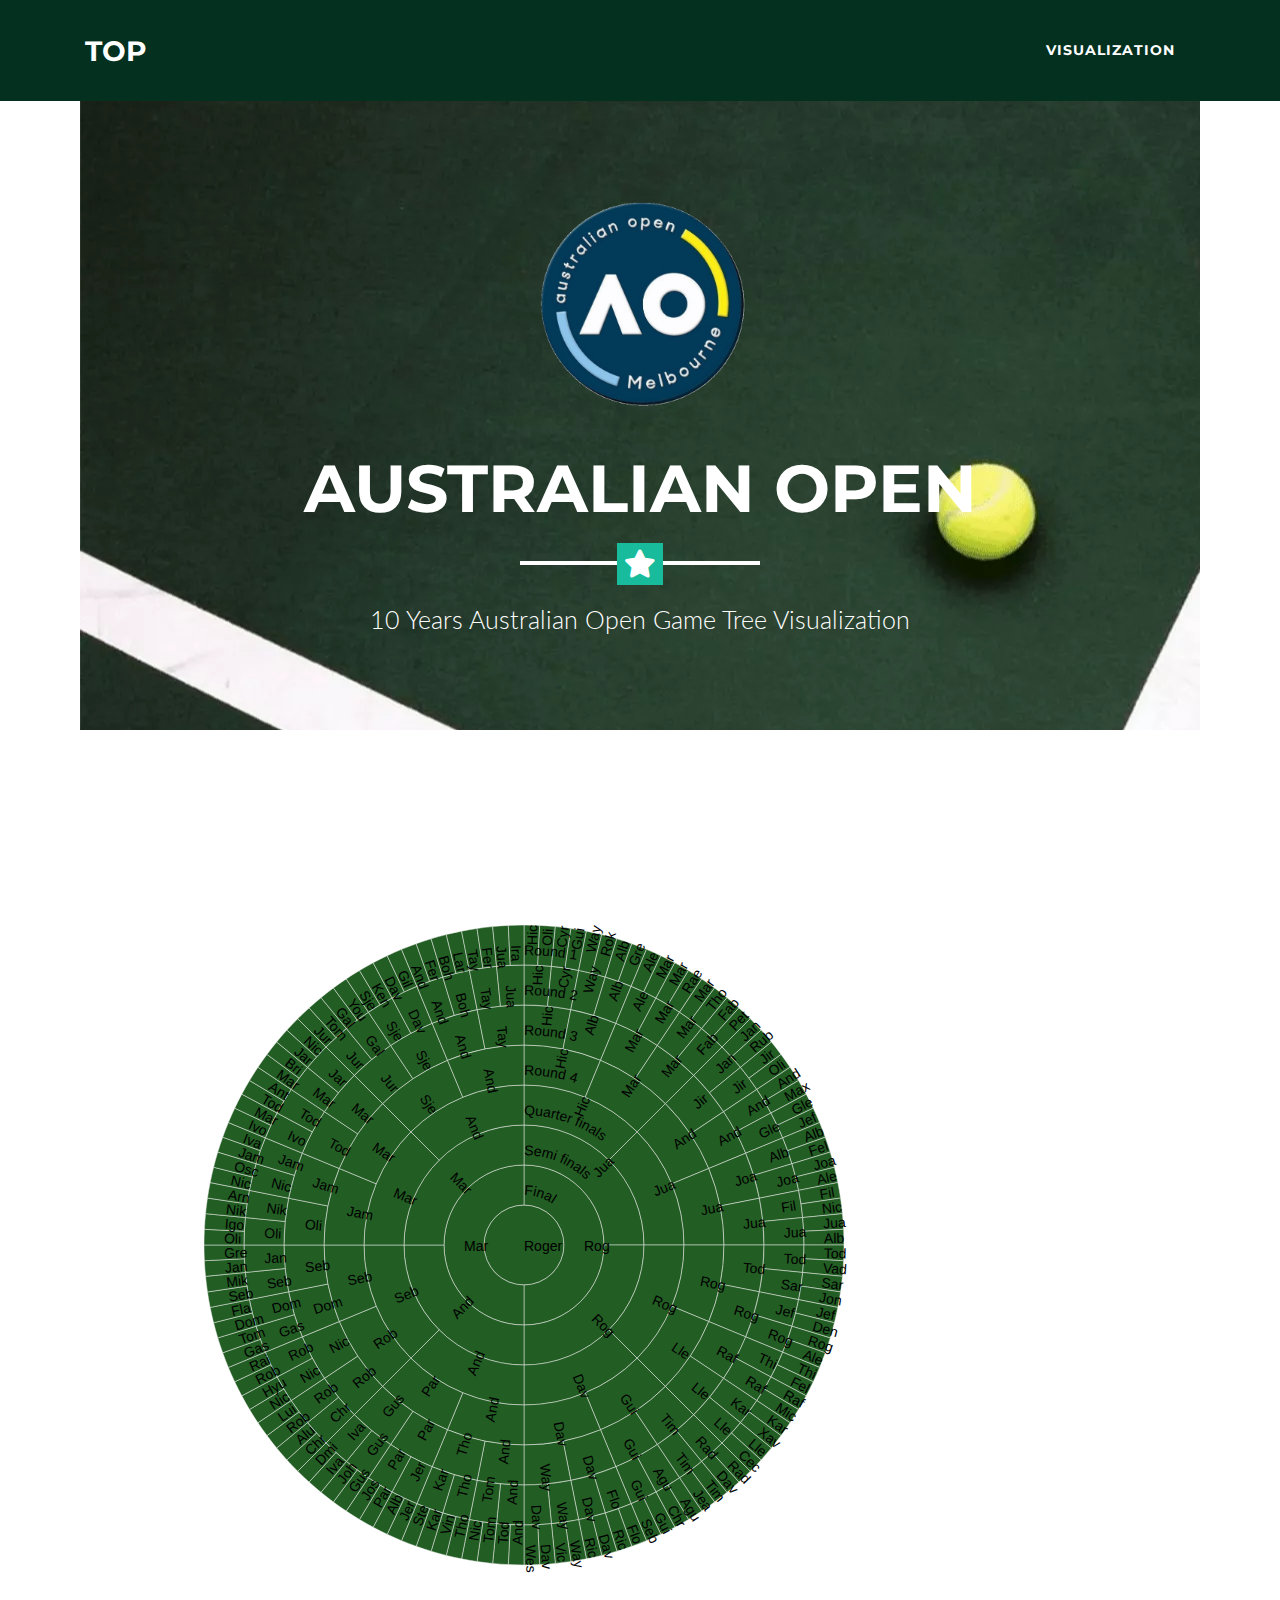
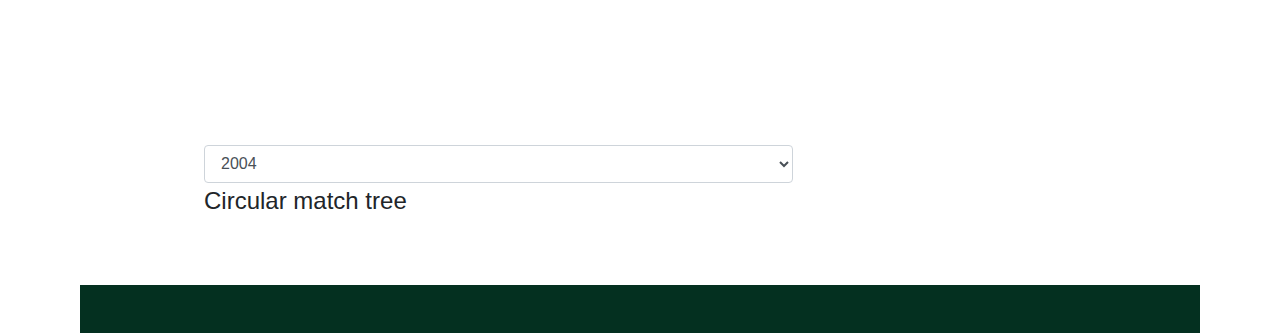
==== commit e7ca2bb4: "final" ====
--- a/index.html
+++ b/index.html
@@ -48,12 +48,8 @@
           <li class="nav-item mx-0 mx-lg-1">
             <a class="nav-link py-3 px-0 px-lg-3 rounded js-scroll-trigger" href="#portfolio">Visualization</a>
           </li>
-          <li class="nav-item mx-0 mx-lg-1">
-            <a class="nav-link py-3 px-0 px-lg-3 rounded js-scroll-trigger" href="#about">About</a>
-          </li>
-          <li class="nav-item mx-0 mx-lg-1">
-            <a class="nav-link py-3 px-0 px-lg-3 rounded js-scroll-trigger" href="#contact">Contact</a>
-          </li>
+          
+          
         </ul>
       </div>
     </div>
@@ -73,113 +69,52 @@
   <section class="portfolio" id="portfolio">
       
     <div class="container">
-        <select id="year" class="form-control" style="width: 10% !important;">
-            
-            <option selected="selected" value="2004"> 2004 </option>
-            <option value="2005"> 2005 </option>
-            <option value="2006"> 2006 </option>
-            <option value="2007"> 2007 </option>
-            <option value="2008"> 2008 </option>
-            <option value="2009"> 2009 </option>
-            <option value="2010"> 2010 </option>
-            <option value="2011"> 2011 </option>
-            <option value="2012"> 2012 </option>
-            <option value="2013"> 2013 </option>	
-            <option value="2014"> 2014 </option>
-          </select>
+        
       <div id="wrapper">
         <div id="chart">
           <svg>
+            
           </svg>
+          <dev id="selectBox">
+              <select id="year" class="form-control" style="width: 60% !important;">
+            
+                  <option selected="selected" value="2004"> 2004 </option>
+                  <option value="2005"> 2005 </option>
+                  <option value="2006"> 2006 </option>
+                  <option value="2007"> 2007 </option>
+                  <option value="2008"> 2008 </option>
+                  <option value="2009"> 2009 </option>
+                  <option value="2010"> 2010 </option>
+                  <option value="2011"> 2011 </option>
+                  <option value="2012"> 2012 </option>
+                  <option value="2013"> 2013 </option>	
+                  <option value="2014"> 2014 </option>
+                </select>
+
+          </dev>
+          <div id="result">
+            </div>
+            <div id="score">
+            </div>
         </div>
   
-        <div id="result">
-        </div>
-        <div id="score">
-        </div>
-        
-        <div id="title"><div id="nameTag">Australian open game tree visualization</div>
-        
-        <div >Circular match tree</div></div>
+        
+        
+        <div id="title"><div id="nameTag">Circular match tree</div>
+        
+        <div ></div></div>
           
         </div>
       </div>
     </div>
   </section>
 
-  <!-- About Section -->
-  <section class="bg-primary text-white mb-0" id="about">
-    <div class="container">
-      <h2 class="text-center text-uppercase text-white">About</h2>
-      <hr class="star-light mb-5">
-      <div class="row">
-        <div class="col-lg-4 ml-auto">
-          <p class="lead">Freelancer is a free bootstrap theme created by Start Bootstrap. The download includes the complete source files including HTML, CSS, and JavaScript as well as optional LESS stylesheets for easy customization.</p>
-        </div>
-        <div class="col-lg-4 mr-auto">
-          <p class="lead">Whether you're a student looking to showcase your work, a professional looking to attract clients, or a graphic artist looking to share your projects, this template is the perfect starting point!</p>
-        </div>
-      </div>
-      <div class="text-center mt-4">
-        <a class="btn btn-xl btn-outline-light" href="#">
-          <i class="fas fa-download mr-2"></i>
-          Download Now!
-        </a>
-      </div>
-    </div>
-  </section>
-
-  <!-- Contact Section -->
-  <section id="contact">
-    <div class="container">
-      <h2 class="text-center text-uppercase text-secondary mb-0">Contact Me</h2>
-      <hr class="star-dark mb-5">
-      <div class="row">
-        <div class="col-lg-8 mx-auto">
-          <!-- To configure the contact form email address, go to mail/contact_me.php and update the email address in the PHP file on line 19. -->
-          <!-- The form should work on most web servers, but if the form is not working you may need to configure your web server differently. -->
-          <form name="sentMessage" id="contactForm" novalidate="novalidate">
-            <div class="control-group">
-              <div class="form-group floating-label-form-group controls mb-0 pb-2">
-                <label>Name</label>
-                <input class="form-control" id="name" type="text" placeholder="Name" required="required" data-validation-required-message="Please enter your name.">
-                <p class="help-block text-danger"></p>
-              </div>
-            </div>
-            <div class="control-group">
-              <div class="form-group floating-label-form-group controls mb-0 pb-2">
-                <label>Email Address</label>
-                <input class="form-control" id="email" type="email" placeholder="Email Address" required="required" data-validation-required-message="Please enter your email address.">
-                <p class="help-block text-danger"></p>
-              </div>
-            </div>
-            <div class="control-group">
-              <div class="form-group floating-label-form-group controls mb-0 pb-2">
-                <label>Phone Number</label>
-                <input class="form-control" id="phone" type="tel" placeholder="Phone Number" required="required" data-validation-required-message="Please enter your phone number.">
-                <p class="help-block text-danger"></p>
-              </div>
-            </div>
-            <div class="control-group">
-              <div class="form-group floating-label-form-group controls mb-0 pb-2">
-                <label>Message</label>
-                <textarea class="form-control" id="message" rows="5" placeholder="Message" required="required" data-validation-required-message="Please enter a message."></textarea>
-                <p class="help-block text-danger"></p>
-              </div>
-            </div>
-            <br>
-            <div id="success"></div>
-            <div class="form-group">
-              <button type="submit" class="btn btn-primary btn-xl" id="sendMessageButton">Send</button>
-            </div>
-          </form>
-        </div>
-      </div>
-    </div>
-  </section>
+ 
+
+  
 
   <!-- Footer -->
-  <footer class="footer text-center">
+  <!-- <footer class="footer text-center">
     <div class="container">
       <div class="row">
         <div class="col-md-4 mb-5 mb-lg-0">
@@ -224,11 +159,11 @@
         </div>
       </div>
     </div>
-  </footer>
+  </footer> -->
 
   <div class="copyright py-4 text-center text-white">
     <div class="container">
-      <small>Copyright &copy; Your Website 2019</small>
+      <!-- <small>Copyright &copy; Your Website 2019</small> -->
     </div>
   </div>
 
